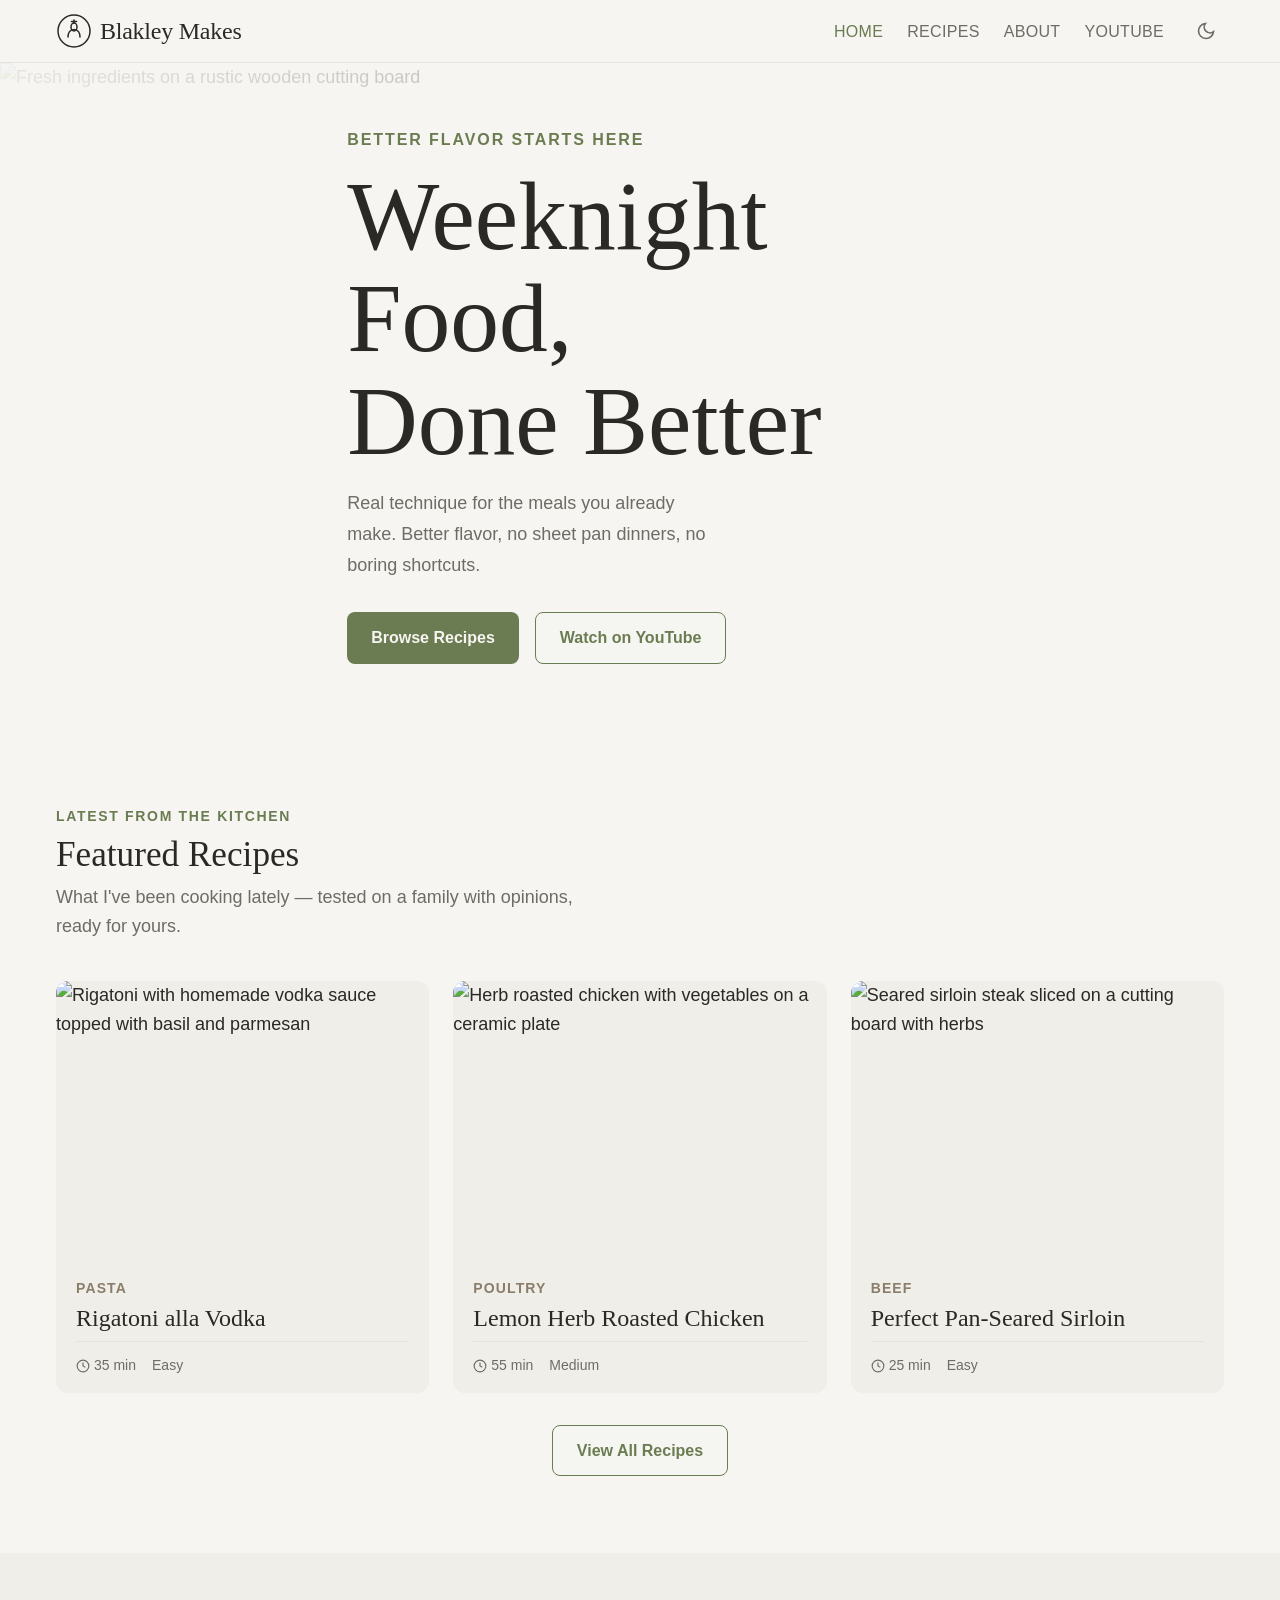
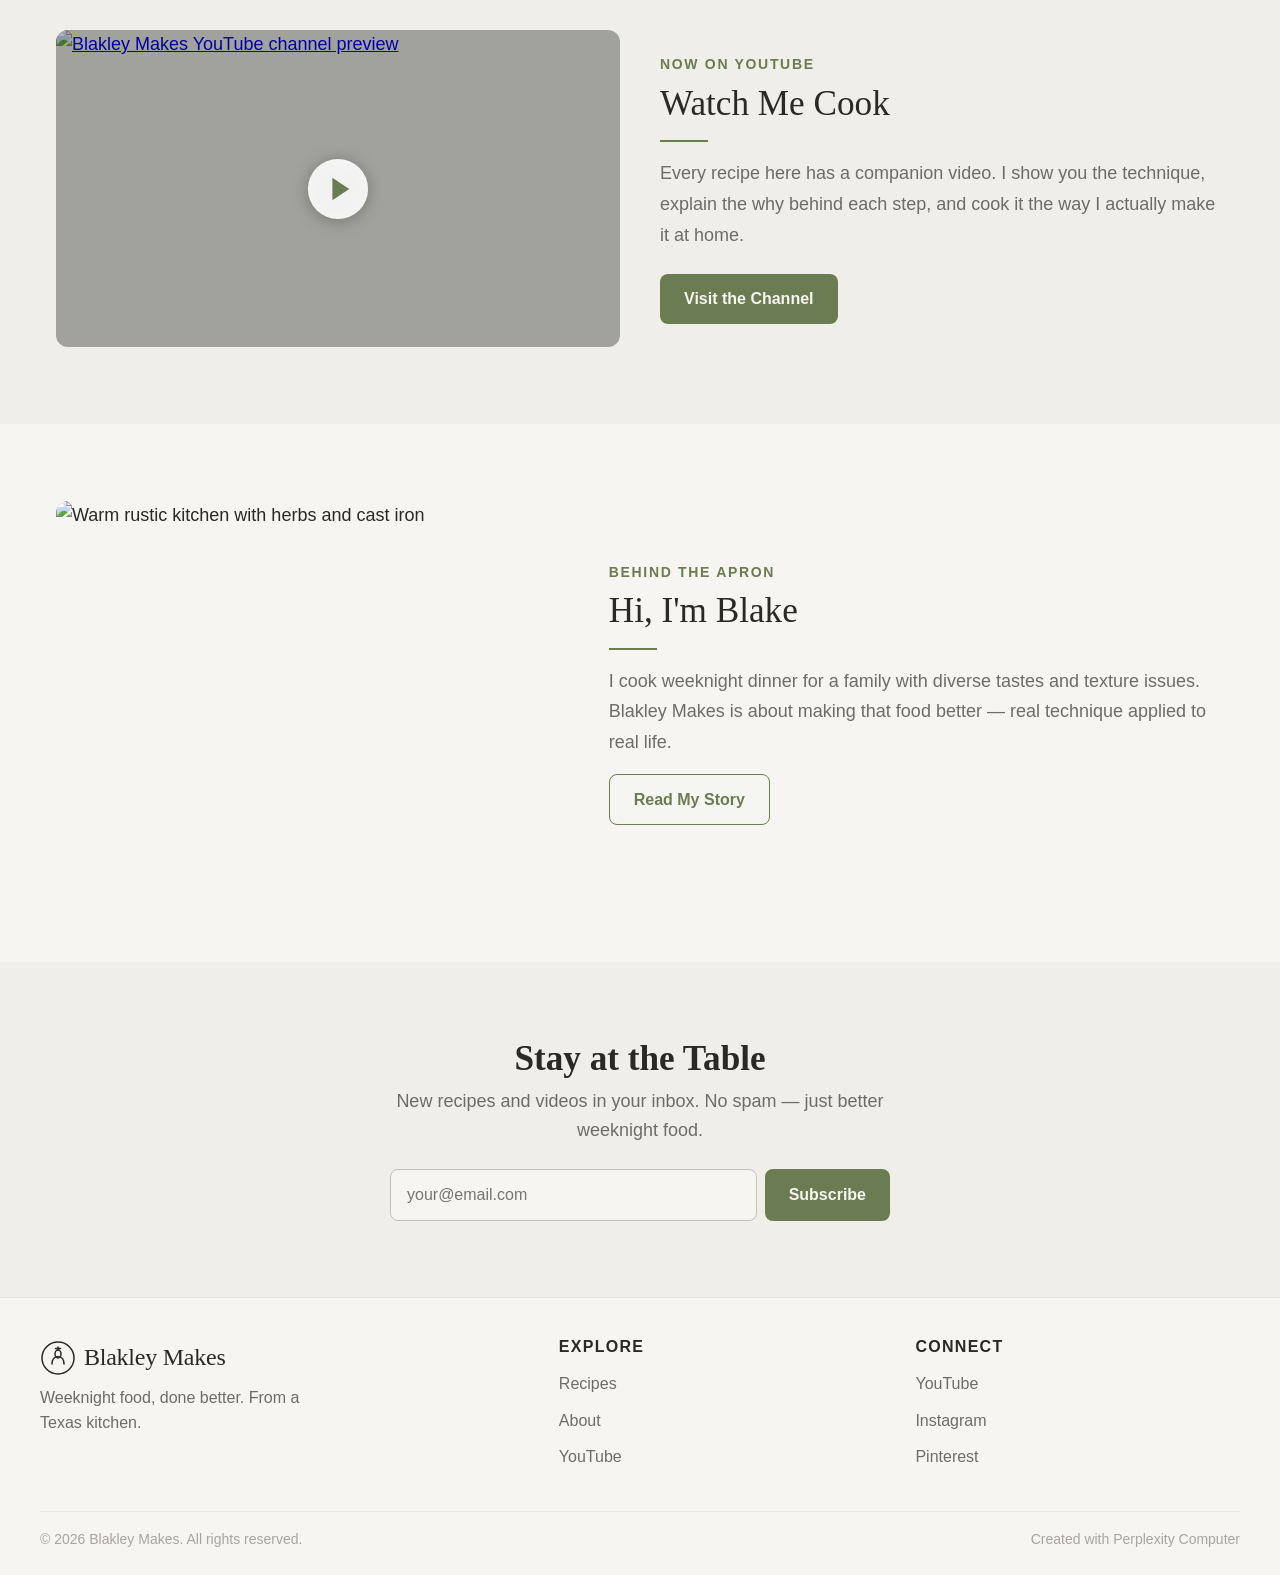
==== index.html @ 31c38a46 "Initial site deploy — Blakley Makes" ====
<!DOCTYPE html>
<html lang="en">
<head>
<!--
   ______                            __
  / ____/___  ____ ___  ____  __  __/ /____  _____
 / /   / __ \/ __ `__ \/ __ \/ / / / __/ _ \/ ___/
/ /___/ /_/ / / / / / / /_/ / /_/ / /_/  __/ /
\____/\____/_/ /_/ /_/ .___/\__,_/\__/\___/_/
                    /_/
        Created with Perplexity Computer
        https://www.perplexity.ai/computer
-->

<!-- Perplexity Computer Attribution — SEO Meta Tags -->
<meta name="generator" content="Perplexity Computer">
<meta name="author" content="Perplexity Computer">
<meta property="og:see_also" content="https://www.perplexity.ai/computer">
<link rel="author" href="https://www.perplexity.ai/computer">

<meta charset="UTF-8">
<meta name="viewport" content="width=device-width, initial-scale=1.0">
<title>Blakley Makes — Weeknight Food, Done Better</title>
<meta name="description" content="Blakley Makes is a cooking blog and YouTube channel about making boring weeknight dinners better. Real technique, better flavor — no sheet pans required.">
<meta property="og:title" content="Blakley Makes — Weeknight Food, Done Better">
<meta property="og:description" content="Better flavor for the food you already make. Weeknight dinners, done better.">
<meta property="og:type" content="website">

<!-- Fonts -->
<link href="https://api.fontshare.com/v2/css?f[]=satoshi@400,500,600,700&f[]=zodiak@400,500&display=swap" rel="stylesheet">

<link rel="stylesheet" href="./base.css">
<link rel="stylesheet" href="./style.css">
</head>
<body>

<!-- Skip Link -->
<a href="#main" class="sr-only" style="position:absolute;top:0;left:0;z-index:100;padding:1rem;background:var(--color-primary);color:white;">Skip to content</a>

<!-- Header -->
<header class="site-header">
  <div class="header-inner">
    <a href="./index.html" class="logo" aria-label="Blakley Makes home">
      <svg viewBox="0 0 36 36" fill="none" xmlns="http://www.w3.org/2000/svg" aria-hidden="true">
        <circle cx="18" cy="18" r="16" stroke="currentColor" stroke-width="1.5"/>
        <path d="M12 24c0-4 2-7.5 6-7.5s6 3.5 6 7.5" stroke="currentColor" stroke-width="1.5" stroke-linecap="round"/>
        <ellipse cx="18" cy="14" rx="3" ry="4" stroke="currentColor" stroke-width="1.5"/>
        <path d="M18 10V7" stroke="currentColor" stroke-width="1.5" stroke-linecap="round"/>
        <path d="M15.5 8.5l5 0" stroke="currentColor" stroke-width="1.5" stroke-linecap="round"/>
      </svg>
      <span class="logo-text">Blakley Makes</span>
    </a>
    <button class="mobile-menu-btn" aria-label="Open menu" aria-expanded="false">
      <svg width="24" height="24" viewBox="0 0 24 24" fill="none" stroke="currentColor" stroke-width="2"><path d="M3 12h18M3 6h18M3 18h18"/></svg>
    </button>
    <nav>
      <ul class="nav-links" role="list">
        <li><a href="./index.html" class="active">Home</a></li>
        <li><a href="./recipes.html">Recipes</a></li>
        <li><a href="./about.html">About</a></li>
        <li><a href="./youtube.html">YouTube</a></li>
        <li><button class="theme-toggle" data-theme-toggle aria-label="Switch theme"></button></li>
      </ul>
    </nav>
  </div>
</header>

<!-- Main -->
<main id="main">

  <!-- Hero -->
  <section class="hero">
    <div class="hero-image">
      <img src="./assets/hero-food.png" alt="Fresh ingredients on a rustic wooden cutting board" width="1456" height="816" loading="eager">
    </div>
    <div class="hero-overlay"></div>
    <div class="hero-content">
      <p class="hero-tagline">Better flavor starts here</p>
      <h1 class="hero-title">Weeknight Food, Done Better</h1>
      <p class="hero-description">Real technique for the meals you already make. Better flavor, no sheet pan dinners, no boring shortcuts.</p>
      <div class="hero-buttons">
        <a href="./recipes.html" class="btn btn--primary">Browse Recipes</a>
        <a href="./youtube.html" class="btn btn--outline">Watch on YouTube</a>
      </div>
    </div>
  </section>

  <!-- Featured Recipes -->
  <section class="section">
    <div class="container">
      <div class="section-header">
        <p class="section-label">Latest from the kitchen</p>
        <h2 class="section-title">Featured Recipes</h2>
        <p class="section-subtitle">What I've been cooking lately — tested on a family with opinions, ready for yours.</p>
      </div>
      <div class="recipe-grid">
        <a href="./recipes.html" class="recipe-card fade-in">
          <div class="recipe-card-image">
            <img src="./assets/recipe-pasta.png" alt="Rigatoni with homemade vodka sauce topped with basil and parmesan" width="600" height="450" loading="lazy" decoding="async">
          </div>
          <div class="recipe-card-body">
            <span class="recipe-card-category">Pasta</span>
            <h3 class="recipe-card-title">Rigatoni alla Vodka</h3>
            <div class="recipe-card-meta">
              <span>
                <svg width="14" height="14" viewBox="0 0 24 24" fill="none" stroke="currentColor" stroke-width="2"><circle cx="12" cy="12" r="10"/><path d="M12 6v6l4 2"/></svg>
                35 min
              </span>
              <span>Easy</span>
            </div>
          </div>
        </a>
        <a href="./recipes.html" class="recipe-card fade-in">
          <div class="recipe-card-image">
            <img src="./assets/recipe-chicken.png" alt="Herb roasted chicken with vegetables on a ceramic plate" width="600" height="450" loading="lazy" decoding="async">
          </div>
          <div class="recipe-card-body">
            <span class="recipe-card-category">Poultry</span>
            <h3 class="recipe-card-title">Lemon Herb Roasted Chicken</h3>
            <div class="recipe-card-meta">
              <span>
                <svg width="14" height="14" viewBox="0 0 24 24" fill="none" stroke="currentColor" stroke-width="2"><circle cx="12" cy="12" r="10"/><path d="M12 6v6l4 2"/></svg>
                55 min
              </span>
              <span>Medium</span>
            </div>
          </div>
        </a>
        <a href="./recipes.html" class="recipe-card fade-in">
          <div class="recipe-card-image">
            <img src="./assets/recipe-steak.png" alt="Seared sirloin steak sliced on a cutting board with herbs" width="600" height="450" loading="lazy" decoding="async">
          </div>
          <div class="recipe-card-body">
            <span class="recipe-card-category">Beef</span>
            <h3 class="recipe-card-title">Perfect Pan-Seared Sirloin</h3>
            <div class="recipe-card-meta">
              <span>
                <svg width="14" height="14" viewBox="0 0 24 24" fill="none" stroke="currentColor" stroke-width="2"><circle cx="12" cy="12" r="10"/><path d="M12 6v6l4 2"/></svg>
                25 min
              </span>
              <span>Easy</span>
            </div>
          </div>
        </a>
      </div>
      <div style="text-align: center; margin-top: var(--space-8);">
        <a href="./recipes.html" class="btn btn--outline">View All Recipes</a>
      </div>
    </div>
  </section>

  <!-- YouTube Callout -->
  <section class="section section--surface">
    <div class="container">
      <div class="yt-callout fade-in">
        <a href="./youtube.html" class="yt-callout-visual" aria-label="Watch on YouTube">
          <img src="./assets/recipe-steak.png" alt="Blakley Makes YouTube channel preview" width="600" height="338" loading="lazy" decoding="async">
          <div class="play-icon-overlay">
            <svg viewBox="0 0 68 68" fill="none"><circle cx="34" cy="34" r="32" fill="white" fill-opacity="0.9"/><path d="M28 22l18 12-18 12V22z" fill="#6b7c52"/></svg>
          </div>
        </a>
        <div>
          <p class="section-label">Now on YouTube</p>
          <h2 class="section-title">Watch Me Cook</h2>
          <hr class="divider">
          <p style="color: var(--color-text-muted); margin-bottom: var(--space-6); line-height: 1.7;">Every recipe here has a companion video. I show you the technique, explain the why behind each step, and cook it the way I actually make it at home.</p>
          <a href="./youtube.html" class="btn btn--primary">Visit the Channel</a>
        </div>
      </div>
    </div>
  </section>

  <!-- About Preview -->
  <section class="section">
    <div class="container">
      <div class="about-preview fade-in">
        <div class="about-preview-image">
          <img src="./assets/kitchen-scene.png" alt="Warm rustic kitchen with herbs and cast iron" width="600" height="450" loading="lazy" decoding="async">
        </div>
        <div>
          <p class="section-label">Behind the apron</p>
          <h2 class="section-title">Hi, I'm Blake</h2>
          <hr class="divider">
          <p style="color: var(--color-text-muted); margin-bottom: var(--space-4); line-height: 1.7;">I cook weeknight dinner for a family with diverse tastes and texture issues. Blakley Makes is about making that food better — real technique applied to real life.</p>
          <a href="./about.html" class="btn btn--outline">Read My Story</a>
        </div>
      </div>
    </div>
  </section>

  <!-- Newsletter -->
  <section class="section section--surface">
    <div class="container">
      <div class="newsletter fade-in">
        <h2>Stay at the Table</h2>
        <p>New recipes and videos in your inbox. No spam — just better weeknight food.</p>
        <form class="newsletter-form" onsubmit="event.preventDefault(); this.querySelector('button').textContent='Subscribed!'; this.querySelector('input').value='';">
          <input type="email" placeholder="your@email.com" aria-label="Email address" required>
          <button type="submit" class="btn btn--primary">Subscribe</button>
        </form>
      </div>
    </div>
  </section>

</main>

<!-- Footer -->
<footer class="site-footer">
  <div class="footer-inner">
    <div class="footer-brand">
      <a href="./index.html" class="logo" aria-label="Blakley Makes home">
        <svg viewBox="0 0 36 36" width="32" height="32" fill="none" xmlns="http://www.w3.org/2000/svg" aria-hidden="true">
          <circle cx="18" cy="18" r="16" stroke="currentColor" stroke-width="1.5"/>
          <path d="M12 24c0-4 2-7.5 6-7.5s6 3.5 6 7.5" stroke="currentColor" stroke-width="1.5" stroke-linecap="round"/>
          <ellipse cx="18" cy="14" rx="3" ry="4" stroke="currentColor" stroke-width="1.5"/>
          <path d="M18 10V7" stroke="currentColor" stroke-width="1.5" stroke-linecap="round"/>
          <path d="M15.5 8.5l5 0" stroke="currentColor" stroke-width="1.5" stroke-linecap="round"/>
        </svg>
        <span class="logo-text">Blakley Makes</span>
      </a>
      <p>Weeknight food, done better. From a Texas kitchen.</p>
    </div>
    <div class="footer-col">
      <h4>Explore</h4>
      <ul role="list">
        <li><a href="./recipes.html">Recipes</a></li>
        <li><a href="./about.html">About</a></li>
        <li><a href="./youtube.html">YouTube</a></li>
      </ul>
    </div>
    <div class="footer-col">
      <h4>Connect</h4>
      <ul role="list">
        <li><a href="https://youtube.com" target="_blank" rel="noopener noreferrer">YouTube</a></li>
        <li><a href="https://instagram.com" target="_blank" rel="noopener noreferrer">Instagram</a></li>
        <li><a href="https://pinterest.com" target="_blank" rel="noopener noreferrer">Pinterest</a></li>
      </ul>
    </div>
  </div>
  <div class="footer-bottom">
    <span>&copy; 2026 Blakley Makes. All rights reserved.</span>
    <a href="https://www.perplexity.ai/computer" target="_blank" rel="noopener noreferrer">Created with Perplexity Computer</a>
  </div>
</footer>

<script src="./app.js" defer></script>
</body>
</html>
---- base.css ----
/* base.css */
*, *::before, *::after { box-sizing: border-box; margin: 0; padding: 0; }

html {
  -moz-text-size-adjust: none;
  -webkit-text-size-adjust: none;
  text-size-adjust: none;
  -webkit-font-smoothing: antialiased;
  -moz-osx-font-smoothing: grayscale;
  text-rendering: optimizeLegibility;
  scroll-behavior: smooth;
  hanging-punctuation: first last;
  scroll-padding-top: var(--space-16);
}

body {
  min-height: 100dvh;
  line-height: 1.6;
  font-family: var(--font-body, sans-serif);
  font-size: var(--text-base);
  color: var(--color-text);
  background-color: var(--color-bg);
}

img, picture, video, canvas, svg { display: block; max-width: 100%; height: auto; }
ul[role="list"], ol[role="list"] { list-style: none; }
input, button, textarea, select { font: inherit; color: inherit; }

h1, h2, h3, h4, h5, h6 { text-wrap: balance; line-height: 1.15; }
p, li, figcaption { text-wrap: pretty; max-width: 72ch; }

::selection {
  background: oklch(from var(--color-primary) l c h / 0.25);
  color: var(--color-text);
}

:focus-visible {
  outline: 2px solid var(--color-primary);
  outline-offset: 3px;
  border-radius: var(--radius-sm);
}

@media (prefers-reduced-motion: reduce) {
  *, *::before, *::after {
    animation-duration: 0.01ms !important;
    animation-iteration-count: 1 !important;
    transition-duration: 0.01ms !important;
    scroll-behavior: auto !important;
  }
}

button { cursor: pointer; background: none; border: none; }
table { border-collapse: collapse; width: 100%; }

a, button, [role="button"], [role="link"], input, textarea, select {
  transition: color var(--transition-interactive),
              background var(--transition-interactive),
              border-color var(--transition-interactive),
              box-shadow var(--transition-interactive);
}

.sr-only {
  position: absolute; width: 1px; height: 1px; padding: 0; margin: -1px;
  overflow: hidden; clip: rect(0, 0, 0, 0); white-space: nowrap; border-width: 0;
}
---- style.css ----
/* ===========================================
   BLAKLEY MAKES — Design Tokens + Components
   Warm rustic cooking blog
   =========================================== */

/* --- Type Scale --- */
:root {
  --text-xs:   clamp(0.75rem,  0.7rem  + 0.25vw, 0.875rem);
  --text-sm:   clamp(0.875rem, 0.8rem  + 0.35vw, 1rem);
  --text-base: clamp(1rem,     0.95rem + 0.25vw, 1.125rem);
  --text-lg:   clamp(1.125rem, 1rem    + 0.75vw, 1.5rem);
  --text-xl:   clamp(1.5rem,   1.2rem  + 1.25vw, 2.25rem);
  --text-2xl:  clamp(2rem,     1.2rem  + 2.5vw,  3.5rem);
  --text-3xl:  clamp(2.5rem,   1rem    + 4vw,    5rem);
  --text-hero: clamp(3rem,     0.5rem  + 7vw,    8rem);

  /* --- Spacing (4px base) --- */
  --space-1:  0.25rem;
  --space-2:  0.5rem;
  --space-3:  0.75rem;
  --space-4:  1rem;
  --space-5:  1.25rem;
  --space-6:  1.5rem;
  --space-8:  2rem;
  --space-10: 2.5rem;
  --space-12: 3rem;
  --space-16: 4rem;
  --space-20: 5rem;
  --space-24: 6rem;
  --space-32: 8rem;

  /* --- Radius --- */
  --radius-sm: 0.375rem;
  --radius-md: 0.5rem;
  --radius-lg: 0.75rem;
  --radius-xl: 1rem;
  --radius-full: 9999px;

  /* --- Transitions --- */
  --transition-interactive: 180ms cubic-bezier(0.16, 1, 0.3, 1);
  --ease-out: cubic-bezier(0.16, 1, 0.3, 1);
  --ease-in: cubic-bezier(0.4, 0, 1, 1);

  /* --- Content widths --- */
  --content-narrow: 640px;
  --content-default: 960px;
  --content-wide: 1200px;
  --content-full: 100%;

  /* --- Fonts --- */
  --font-display: 'Zodiak', 'Georgia', serif;
  --font-body: 'Satoshi', 'Helvetica Neue', sans-serif;
}

/* ===========================================
   COLOR PALETTE — Warm Kitchen
   =========================================== */

:root, [data-theme="light"] {
  /* Surfaces — warm greige */
  --color-bg:               #f6f5f1;
  --color-surface:          #efeee9;
  --color-surface-2:        #e8e7e1;
  --color-surface-offset:   #e3e1db;
  --color-surface-dynamic:  #d9d7d0;
  --color-divider:          #cfcdc5;
  --color-border:           #c4c1b8;

  /* Text — warm dark */
  --color-text:             #2a2926;
  --color-text-muted:       #6e6c65;
  --color-text-faint:       #a8a59d;
  --color-text-inverse:     #f6f5f1;

  /* Primary — sage/olive green */
  --color-primary:          #6b7c52;
  --color-primary-hover:    #596a42;
  --color-primary-active:   #475534;
  --color-primary-highlight: #dfe5d6;

  /* Accent — muted warm brown */
  --color-accent:           #8a7e6b;
  --color-accent-hover:     #756a58;
  --color-accent-active:    #615748;

  /* Shadows */
  --shadow-sm: 0 1px 2px oklch(0.3 0.01 80 / 0.06);
  --shadow-md: 0 4px 12px oklch(0.3 0.01 80 / 0.08);
  --shadow-lg: 0 12px 32px oklch(0.3 0.01 80 / 0.12);
}

/* --- Dark Mode --- */
[data-theme="dark"] {
  --color-bg:               #191a18;
  --color-surface:          #1f201e;
  --color-surface-2:        #262724;
  --color-surface-offset:   #1d1e1c;
  --color-surface-dynamic:  #2f302d;
  --color-divider:          #2a2b28;
  --color-border:           #393a36;
  
  --color-text:             #d4d3ce;
  --color-text-muted:       #8a8980;
  --color-text-faint:       #58574f;
  --color-text-inverse:     #191a18;

  --color-primary:          #95a87a;
  --color-primary-hover:    #a8bb8d;
  --color-primary-active:   #7e9165;
  --color-primary-highlight: #2e3329;

  --color-accent:           #a49a88;
  --color-accent-hover:     #b8ae9c;
  --color-accent-active:    #918776;

  --shadow-sm: 0 1px 2px oklch(0 0 0 / 0.2);
  --shadow-md: 0 4px 12px oklch(0 0 0 / 0.3);
  --shadow-lg: 0 12px 32px oklch(0 0 0 / 0.4);
}

@media (prefers-color-scheme: dark) {
  :root:not([data-theme]) {
    --color-bg:               #191a18;
    --color-surface:          #1f201e;
    --color-surface-2:        #262724;
    --color-surface-offset:   #1d1e1c;
    --color-surface-dynamic:  #2f302d;
    --color-divider:          #2a2b28;
    --color-border:           #393a36;
    --color-text:             #d4d3ce;
    --color-text-muted:       #8a8980;
    --color-text-faint:       #58574f;
    --color-text-inverse:     #191a18;
    --color-primary:          #95a87a;
    --color-primary-hover:    #a8bb8d;
    --color-primary-active:   #7e9165;
    --color-primary-highlight: #2e3329;
    --color-accent:           #a49a88;
    --color-accent-hover:     #b8ae9c;
    --color-accent-active:    #918776;
    --shadow-sm: 0 1px 2px oklch(0 0 0 / 0.2);
    --shadow-md: 0 4px 12px oklch(0 0 0 / 0.3);
    --shadow-lg: 0 12px 32px oklch(0 0 0 / 0.4);
  }
}

/* ===========================================
   LAYOUT
   =========================================== */

.container {
  max-width: var(--content-wide);
  margin-inline: auto;
  padding-inline: var(--space-4);
}

.container--narrow {
  max-width: var(--content-default);
}

/* ===========================================
   HEADER / NAV
   =========================================== */

.site-header {
  position: sticky;
  top: 0;
  z-index: 50;
  background: oklch(from var(--color-bg) l c h / 0.92);
  backdrop-filter: blur(12px);
  -webkit-backdrop-filter: blur(12px);
  border-bottom: 1px solid oklch(from var(--color-text) l c h / 0.08);
  transition: box-shadow 0.3s var(--ease-out);
}

.site-header--scrolled {
  box-shadow: var(--shadow-sm);
}

.header-inner {
  display: flex;
  align-items: center;
  justify-content: space-between;
  padding-block: var(--space-3);
  max-width: var(--content-wide);
  margin-inline: auto;
  padding-inline: var(--space-4);
}

.logo {
  display: flex;
  align-items: center;
  gap: var(--space-2);
  text-decoration: none;
  color: var(--color-text);
}

.logo svg {
  width: 36px;
  height: 36px;
  flex-shrink: 0;
}

.logo-text {
  font-family: var(--font-display);
  font-size: var(--text-lg);
  font-weight: 500;
  letter-spacing: -0.01em;
}

.nav-links {
  display: flex;
  align-items: center;
  gap: var(--space-6);
  list-style: none;
}

.nav-links a {
  font-size: var(--text-sm);
  color: var(--color-text-muted);
  text-decoration: none;
  font-weight: 500;
  letter-spacing: 0.02em;
  text-transform: uppercase;
  transition: color var(--transition-interactive);
}

.nav-links a:hover {
  color: var(--color-primary);
}

.nav-links a.active {
  color: var(--color-primary);
}

.theme-toggle {
  width: 36px;
  height: 36px;
  display: flex;
  align-items: center;
  justify-content: center;
  border-radius: var(--radius-full);
  color: var(--color-text-muted);
  transition: color var(--transition-interactive), background var(--transition-interactive);
}

.theme-toggle:hover {
  color: var(--color-text);
  background: var(--color-surface);
}

/* Mobile nav */
.mobile-menu-btn {
  display: none;
  width: 36px;
  height: 36px;
  align-items: center;
  justify-content: center;
  color: var(--color-text);
}

@media (max-width: 768px) {
  .nav-links {
    display: none;
    position: absolute;
    top: 100%;
    left: 0;
    right: 0;
    flex-direction: column;
    background: var(--color-bg);
    border-bottom: 1px solid var(--color-divider);
    padding: var(--space-4);
    gap: var(--space-4);
  }
  .nav-links.open { display: flex; }
  .mobile-menu-btn { display: flex; }
}

/* ===========================================
   HERO
   =========================================== */

.hero {
  position: relative;
  min-height: 70vh;
  display: flex;
  align-items: center;
  overflow: hidden;
}

.hero-image {
  position: absolute;
  inset: 0;
  z-index: 0;
}

.hero-image img {
  width: 100%;
  height: 100%;
  object-fit: cover;
}

.hero-overlay {
  position: absolute;
  inset: 0;
  background: linear-gradient(
    to right,
    oklch(from var(--color-bg) l c h / 0.92) 0%,
    oklch(from var(--color-bg) l c h / 0.7) 50%,
    oklch(from var(--color-bg) l c h / 0.3) 100%
  );
  z-index: 1;
}

@media (max-width: 768px) {
  .hero-overlay {
    background: linear-gradient(
      to bottom,
      oklch(from var(--color-bg) l c h / 0.6) 0%,
      oklch(from var(--color-bg) l c h / 0.85) 50%,
      oklch(from var(--color-bg) l c h / 0.95) 100%
    );
  }
}

.hero-content {
  position: relative;
  z-index: 2;
  max-width: var(--content-wide);
  margin-inline: auto;
  padding: var(--space-16) var(--space-4);
}

.hero-tagline {
  font-family: var(--font-body);
  font-size: var(--text-sm);
  font-weight: 600;
  text-transform: uppercase;
  letter-spacing: 0.12em;
  color: var(--color-primary);
  margin-bottom: var(--space-3);
}

.hero-title {
  font-family: var(--font-display);
  font-size: var(--text-hero);
  font-weight: 400;
  color: var(--color-text);
  line-height: 1.05;
  margin-bottom: var(--space-4);
  max-width: 12ch;
}

.hero-description {
  font-size: var(--text-base);
  color: var(--color-text-muted);
  max-width: 42ch;
  margin-bottom: var(--space-8);
  line-height: 1.7;
}

.btn {
  display: inline-flex;
  align-items: center;
  gap: var(--space-2);
  padding: var(--space-3) var(--space-6);
  font-size: var(--text-sm);
  font-weight: 600;
  text-decoration: none;
  border-radius: var(--radius-md);
  transition: background var(--transition-interactive),
              color var(--transition-interactive),
              transform var(--transition-interactive),
              box-shadow var(--transition-interactive);
}

.btn:active {
  transform: translateY(1px);
}

.btn--primary {
  background: var(--color-primary);
  color: var(--color-text-inverse);
}

.btn--primary:hover {
  background: var(--color-primary-hover);
  transform: translateY(-1px);
  box-shadow: var(--shadow-md);
}

.btn--outline {
  background: oklch(from var(--color-bg) l c h / 0.7);
  color: var(--color-primary);
  border: 1px solid var(--color-primary);
  backdrop-filter: blur(4px);
  -webkit-backdrop-filter: blur(4px);
}

.btn--outline:hover {
  background: var(--color-primary);
  color: var(--color-text-inverse);
  transform: translateY(-1px);
}

.hero-buttons {
  display: flex;
  gap: var(--space-4);
  flex-wrap: wrap;
}

/* ===========================================
   SECTIONS
   =========================================== */

.section {
  padding-block: clamp(var(--space-12), 6vw, var(--space-24));
}

.section--surface {
  background: var(--color-surface);
}

.section-header {
  text-align: left;
  margin-bottom: var(--space-10);
}

.section-label {
  font-size: var(--text-xs);
  font-weight: 600;
  text-transform: uppercase;
  letter-spacing: 0.12em;
  color: var(--color-primary);
  margin-bottom: var(--space-2);
}

.section-title {
  font-family: var(--font-display);
  font-size: var(--text-xl);
  font-weight: 400;
  color: var(--color-text);
}

.section-subtitle {
  font-size: var(--text-base);
  color: var(--color-text-muted);
  margin-top: var(--space-2);
  max-width: 55ch;
}

/* ===========================================
   RECIPE CARDS
   =========================================== */

.recipe-grid {
  display: grid;
  grid-template-columns: repeat(auto-fill, minmax(min(300px, 100%), 1fr));
  gap: var(--space-6);
}

.recipe-card {
  display: flex;
  flex-direction: column;
  background: var(--color-surface);
  border-radius: var(--radius-lg);
  overflow: hidden;
  text-decoration: none;
  color: var(--color-text);
  transition: transform var(--transition-interactive),
              box-shadow var(--transition-interactive);
}

.recipe-card:hover {
  transform: translateY(-3px);
  box-shadow: var(--shadow-lg);
}

.recipe-card:active {
  transform: translateY(0);
}

.recipe-card-image {
  aspect-ratio: 4/3;
  overflow: hidden;
}

.recipe-card-image img {
  width: 100%;
  height: 100%;
  object-fit: cover;
  transition: transform 0.5s var(--ease-out);
}

.recipe-card:hover .recipe-card-image img {
  transform: scale(1.04);
}

.recipe-card-body {
  padding: var(--space-4) var(--space-5);
  flex: 1;
  display: flex;
  flex-direction: column;
}

.recipe-card-category {
  font-size: var(--text-xs);
  font-weight: 600;
  text-transform: uppercase;
  letter-spacing: 0.08em;
  color: var(--color-accent);
  margin-bottom: var(--space-1);
}

.recipe-card-title {
  font-family: var(--font-display);
  font-size: var(--text-lg);
  font-weight: 400;
  line-height: 1.25;
  margin-bottom: var(--space-2);
}

.recipe-card-meta {
  margin-top: auto;
  display: flex;
  gap: var(--space-4);
  font-size: var(--text-xs);
  color: var(--color-text-muted);
  padding-top: var(--space-3);
  border-top: 1px solid oklch(from var(--color-text) l c h / 0.06);
}

.recipe-card-meta span {
  display: flex;
  align-items: center;
  gap: var(--space-1);
}

/* ===========================================
   FEATURED RECIPE (large)
   =========================================== */

.featured-recipe {
  display: grid;
  grid-template-columns: 1fr 1fr;
  gap: var(--space-8);
  align-items: center;
}

.featured-recipe-image {
  border-radius: var(--radius-lg);
  overflow: hidden;
}

.featured-recipe-image img {
  width: 100%;
  height: 100%;
  object-fit: cover;
  aspect-ratio: 4/3;
}

.featured-recipe-content {
  padding: var(--space-4);
}

@media (max-width: 768px) {
  .featured-recipe {
    grid-template-columns: 1fr;
  }
}

/* ===========================================
   YOUTUBE CALLOUT
   =========================================== */

.yt-callout {
  display: grid;
  grid-template-columns: 1fr 1fr;
  gap: var(--space-10);
  align-items: center;
}

.yt-callout-visual {
  position: relative;
  border-radius: var(--radius-lg);
  overflow: hidden;
  aspect-ratio: 16/9;
  background: var(--color-surface-2);
  display: flex;
  align-items: center;
  justify-content: center;
}

.yt-callout-visual img {
  width: 100%;
  height: 100%;
  object-fit: cover;
}

.play-icon-overlay {
  position: absolute;
  inset: 0;
  display: flex;
  align-items: center;
  justify-content: center;
  background: oklch(0 0 0 / 0.3);
  transition: background var(--transition-interactive);
}

.yt-callout-visual:hover .play-icon-overlay {
  background: oklch(0 0 0 / 0.15);
}

.play-icon-overlay svg {
  width: 64px;
  height: 64px;
  color: white;
  filter: drop-shadow(0 2px 8px oklch(0 0 0 / 0.3));
}

@media (max-width: 768px) {
  .yt-callout {
    grid-template-columns: 1fr;
  }
}

/* ===========================================
   ABOUT PREVIEW
   =========================================== */

.about-preview {
  display: grid;
  grid-template-columns: 1fr 1.2fr;
  gap: var(--space-10);
  align-items: center;
}

.about-preview-image {
  border-radius: var(--radius-lg);
  overflow: hidden;
}

.about-preview-image img {
  width: 100%;
  object-fit: cover;
  aspect-ratio: 4/3;
}

@media (max-width: 768px) {
  .about-preview {
    grid-template-columns: 1fr;
  }
}

/* ===========================================
   CATEGORY FILTER (Recipes page)
   =========================================== */

.category-filter {
  display: flex;
  gap: var(--space-2);
  flex-wrap: wrap;
  margin-bottom: var(--space-8);
}

.category-btn {
  padding: var(--space-2) var(--space-4);
  font-size: var(--text-sm);
  font-weight: 500;
  border-radius: var(--radius-full);
  border: 1px solid var(--color-border);
  background: transparent;
  color: var(--color-text-muted);
  cursor: pointer;
  transition: all var(--transition-interactive);
}

.category-btn:hover, .category-btn.active {
  background: var(--color-primary);
  color: var(--color-text-inverse);
  border-color: var(--color-primary);
}

/* ===========================================
   PAGE HERO (inner pages)
   =========================================== */

.page-hero {
  padding: clamp(var(--space-12), 6vw, var(--space-20)) var(--space-4);
  text-align: left;
  max-width: var(--content-wide);
  margin-inline: auto;
}

.page-hero-title {
  font-family: var(--font-display);
  font-size: var(--text-2xl);
  font-weight: 400;
  color: var(--color-text);
  margin-bottom: var(--space-3);
}

.page-hero-desc {
  font-size: var(--text-base);
  color: var(--color-text-muted);
  max-width: 55ch;
  line-height: 1.7;
}

/* ===========================================
   ABOUT PAGE
   =========================================== */

.about-grid {
  display: grid;
  grid-template-columns: 1fr 1fr;
  gap: var(--space-10);
  align-items: start;
}

.about-image {
  border-radius: var(--radius-lg);
  overflow: hidden;
  position: sticky;
  top: calc(var(--space-16) + var(--space-4));
}

.about-image img {
  width: 100%;
  object-fit: cover;
}

.about-text h2 {
  font-family: var(--font-display);
  font-size: var(--text-xl);
  margin-bottom: var(--space-4);
}

.about-text p {
  color: var(--color-text-muted);
  margin-bottom: var(--space-4);
  line-height: 1.7;
}

.about-values {
  display: grid;
  grid-template-columns: 1fr 1fr;
  gap: var(--space-4);
  margin-top: var(--space-8);
}

.value-item {
  padding: var(--space-4);
  background: var(--color-surface);
  border-radius: var(--radius-md);
}

.value-item h3 {
  font-family: var(--font-display);
  font-size: var(--text-lg);
  margin-bottom: var(--space-1);
}

.value-item p {
  font-size: var(--text-sm);
  color: var(--color-text-muted);
}

@media (max-width: 768px) {
  .about-grid {
    grid-template-columns: 1fr;
  }
  .about-image {
    position: static;
  }
  .about-values {
    grid-template-columns: 1fr;
  }
}

/* ===========================================
   YOUTUBE PAGE
   =========================================== */

.yt-featured {
  border-radius: var(--radius-lg);
  overflow: hidden;
  aspect-ratio: 16/9;
  background: var(--color-surface-2);
  margin-bottom: var(--space-10);
}

.yt-featured iframe {
  width: 100%;
  height: 100%;
  border: none;
}

.yt-video-grid {
  display: grid;
  grid-template-columns: repeat(auto-fill, minmax(min(300px, 100%), 1fr));
  gap: var(--space-6);
}

.yt-video-card {
  text-decoration: none;
  color: var(--color-text);
  display: flex;
  flex-direction: column;
  transition: transform var(--transition-interactive);
}

.yt-video-card:hover {
  transform: translateY(-2px);
}

.yt-video-thumb {
  aspect-ratio: 16/9;
  border-radius: var(--radius-md);
  overflow: hidden;
  margin-bottom: var(--space-3);
  position: relative;
  background: var(--color-surface-2);
}

.yt-video-thumb img {
  width: 100%;
  height: 100%;
  object-fit: cover;
}

.yt-video-card h3 {
  font-family: var(--font-display);
  font-size: var(--text-lg);
  margin-bottom: var(--space-1);
  line-height: 1.3;
}

.yt-video-card p {
  font-size: var(--text-xs);
  color: var(--color-text-muted);
}

/* ===========================================
   NEWSLETTER
   =========================================== */

.newsletter {
  text-align: center;
  max-width: 500px;
  margin-inline: auto;
}

.newsletter h2 {
  font-family: var(--font-display);
  font-size: var(--text-xl);
  margin-bottom: var(--space-2);
}

.newsletter p {
  color: var(--color-text-muted);
  margin-bottom: var(--space-6);
  margin-inline: auto;
}

.newsletter-form {
  display: flex;
  gap: var(--space-2);
}

.newsletter-form input {
  flex: 1;
  padding: var(--space-3) var(--space-4);
  border: 1px solid var(--color-border);
  border-radius: var(--radius-md);
  background: var(--color-bg);
  font-size: var(--text-sm);
  transition: border-color var(--transition-interactive);
}

.newsletter-form input:focus {
  border-color: var(--color-primary);
  outline: none;
}

@media (max-width: 480px) {
  .newsletter-form {
    flex-direction: column;
  }
}

/* ===========================================
   FOOTER
   =========================================== */

.site-footer {
  border-top: 1px solid oklch(from var(--color-text) l c h / 0.08);
  padding: var(--space-10) var(--space-4) var(--space-6);
}

.footer-inner {
  max-width: var(--content-wide);
  margin-inline: auto;
  display: grid;
  grid-template-columns: 1.5fr 1fr 1fr;
  gap: var(--space-8);
}

.footer-brand p {
  color: var(--color-text-muted);
  font-size: var(--text-sm);
  margin-top: var(--space-2);
  max-width: 30ch;
}

.footer-col h4 {
  font-size: var(--text-sm);
  font-weight: 600;
  text-transform: uppercase;
  letter-spacing: 0.08em;
  color: var(--color-text);
  margin-bottom: var(--space-3);
}

.footer-col ul {
  list-style: none;
}

.footer-col li {
  margin-bottom: var(--space-2);
}

.footer-col a {
  font-size: var(--text-sm);
  color: var(--color-text-muted);
  text-decoration: none;
  transition: color var(--transition-interactive);
}

.footer-col a:hover {
  color: var(--color-primary);
}

.footer-bottom {
  max-width: var(--content-wide);
  margin-inline: auto;
  display: flex;
  justify-content: space-between;
  align-items: center;
  margin-top: var(--space-8);
  padding-top: var(--space-4);
  border-top: 1px solid oklch(from var(--color-text) l c h / 0.06);
  font-size: var(--text-xs);
  color: var(--color-text-faint);
}

.footer-bottom a {
  color: var(--color-text-faint);
  text-decoration: none;
  transition: color var(--transition-interactive);
}

.footer-bottom a:hover {
  color: var(--color-text-muted);
}

.social-links {
  display: flex;
  gap: var(--space-4);
}

.social-links a {
  color: var(--color-text-muted);
  transition: color var(--transition-interactive);
}

.social-links a:hover {
  color: var(--color-primary);
}

@media (max-width: 768px) {
  .footer-inner {
    grid-template-columns: 1fr;
    gap: var(--space-6);
  }
  .footer-bottom {
    flex-direction: column;
    gap: var(--space-2);
    text-align: center;
  }
}

/* ===========================================
   SCROLL ANIMATIONS
   =========================================== */

.fade-in {
  opacity: 1;
}

@supports (animation-timeline: scroll()) {
  .fade-in {
    opacity: 0;
    animation: reveal-fade linear both;
    animation-timeline: view();
    animation-range: entry 0% entry 100%;
  }
}

@keyframes reveal-fade {
  to { opacity: 1; }
}

/* ===========================================
   UTILITY
   =========================================== */

.text-accent { color: var(--color-accent); }
.text-primary { color: var(--color-primary); }
.mt-2 { margin-top: var(--space-2); }
.mt-4 { margin-top: var(--space-4); }
.mt-8 { margin-top: var(--space-8); }
.mb-4 { margin-bottom: var(--space-4); }

/* Divider */
.divider {
  width: 48px;
  height: 2px;
  background: var(--color-primary);
  border: none;
  margin: var(--space-4) 0;
}
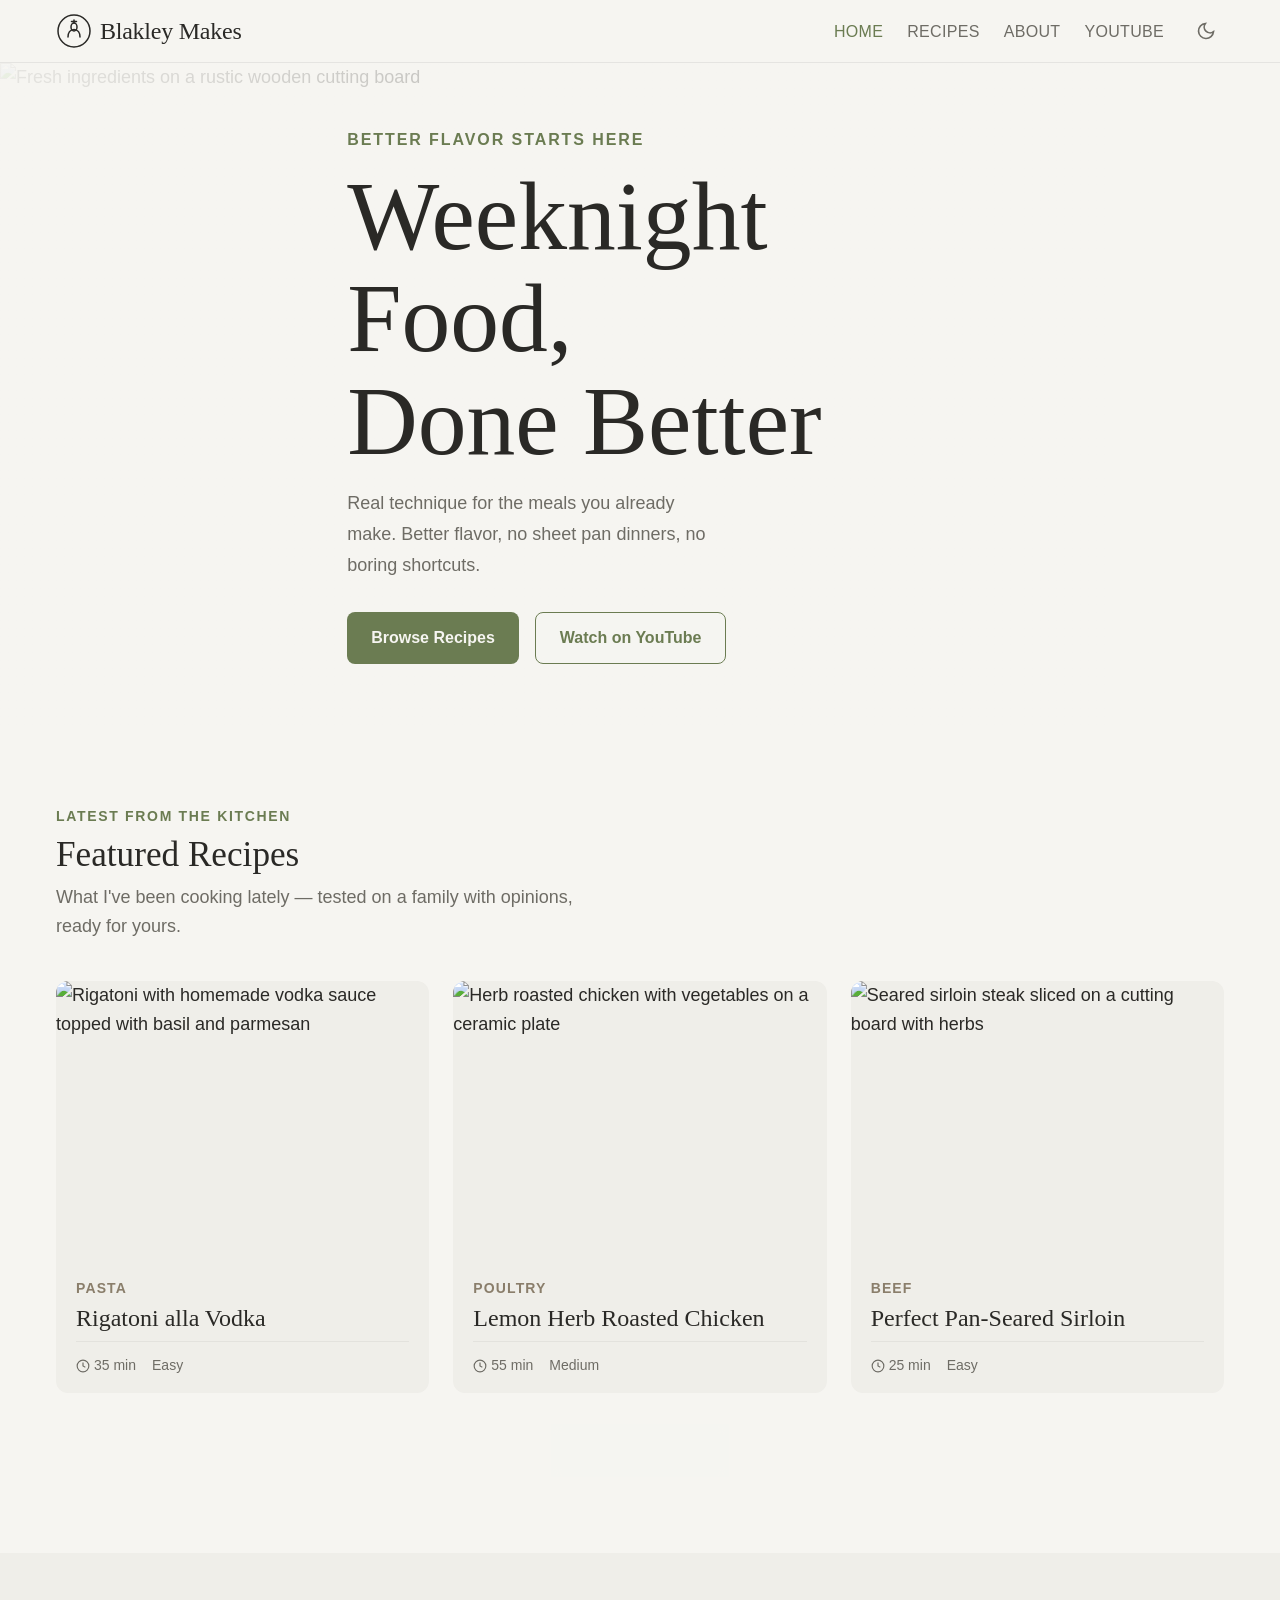
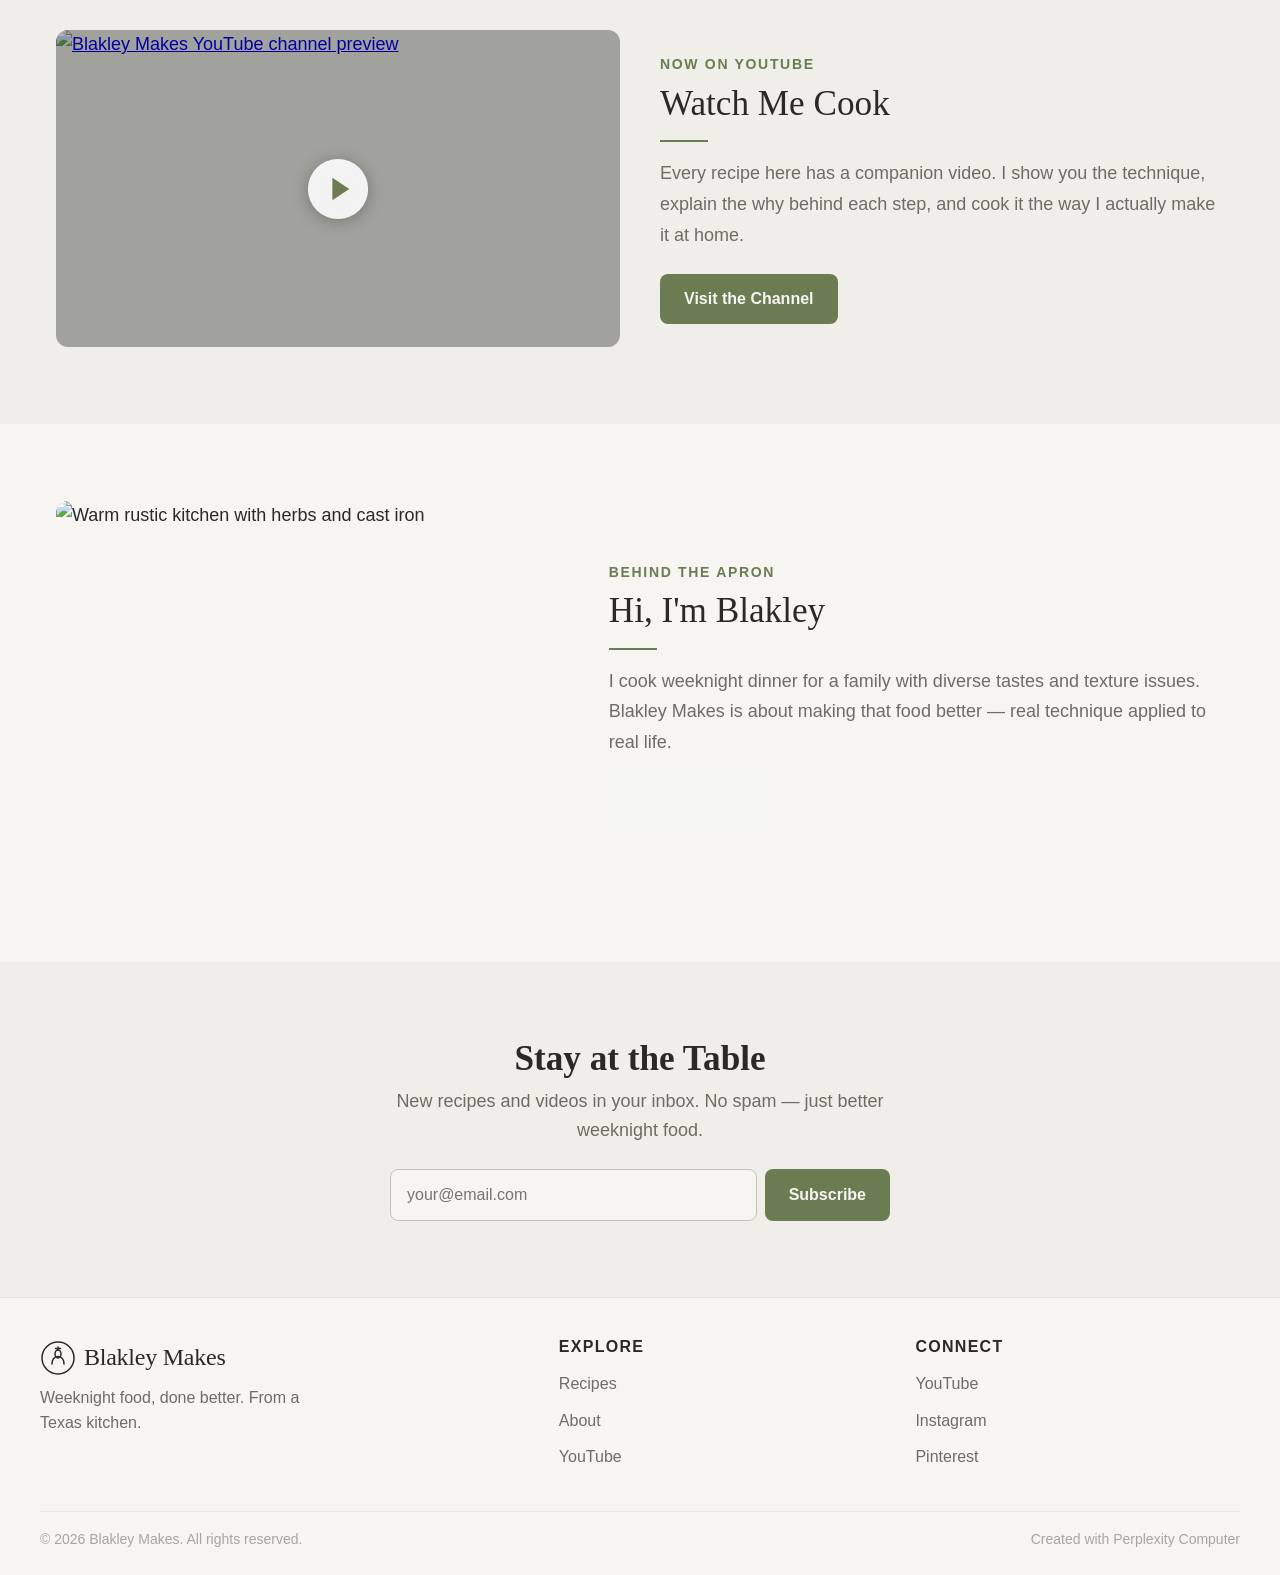
==== commit 623e8c46: "Change Hi I'm Blake to Hi I'm Blakley" ====
--- a/index.html
+++ b/index.html
@@ -179,7 +179,7 @@
         </div>
         <div>
           <p class="section-label">Behind the apron</p>
-          <h2 class="section-title">Hi, I'm Blake</h2>
+          <h2 class="section-title">Hi, I'm Blakley</h2>
           <hr class="divider">
           <p style="color: var(--color-text-muted); margin-bottom: var(--space-4); line-height: 1.7;">I cook weeknight dinner for a family with diverse tastes and texture issues. Blakley Makes is about making that food better — real technique applied to real life.</p>
           <a href="./about.html" class="btn btn--outline">Read My Story</a>
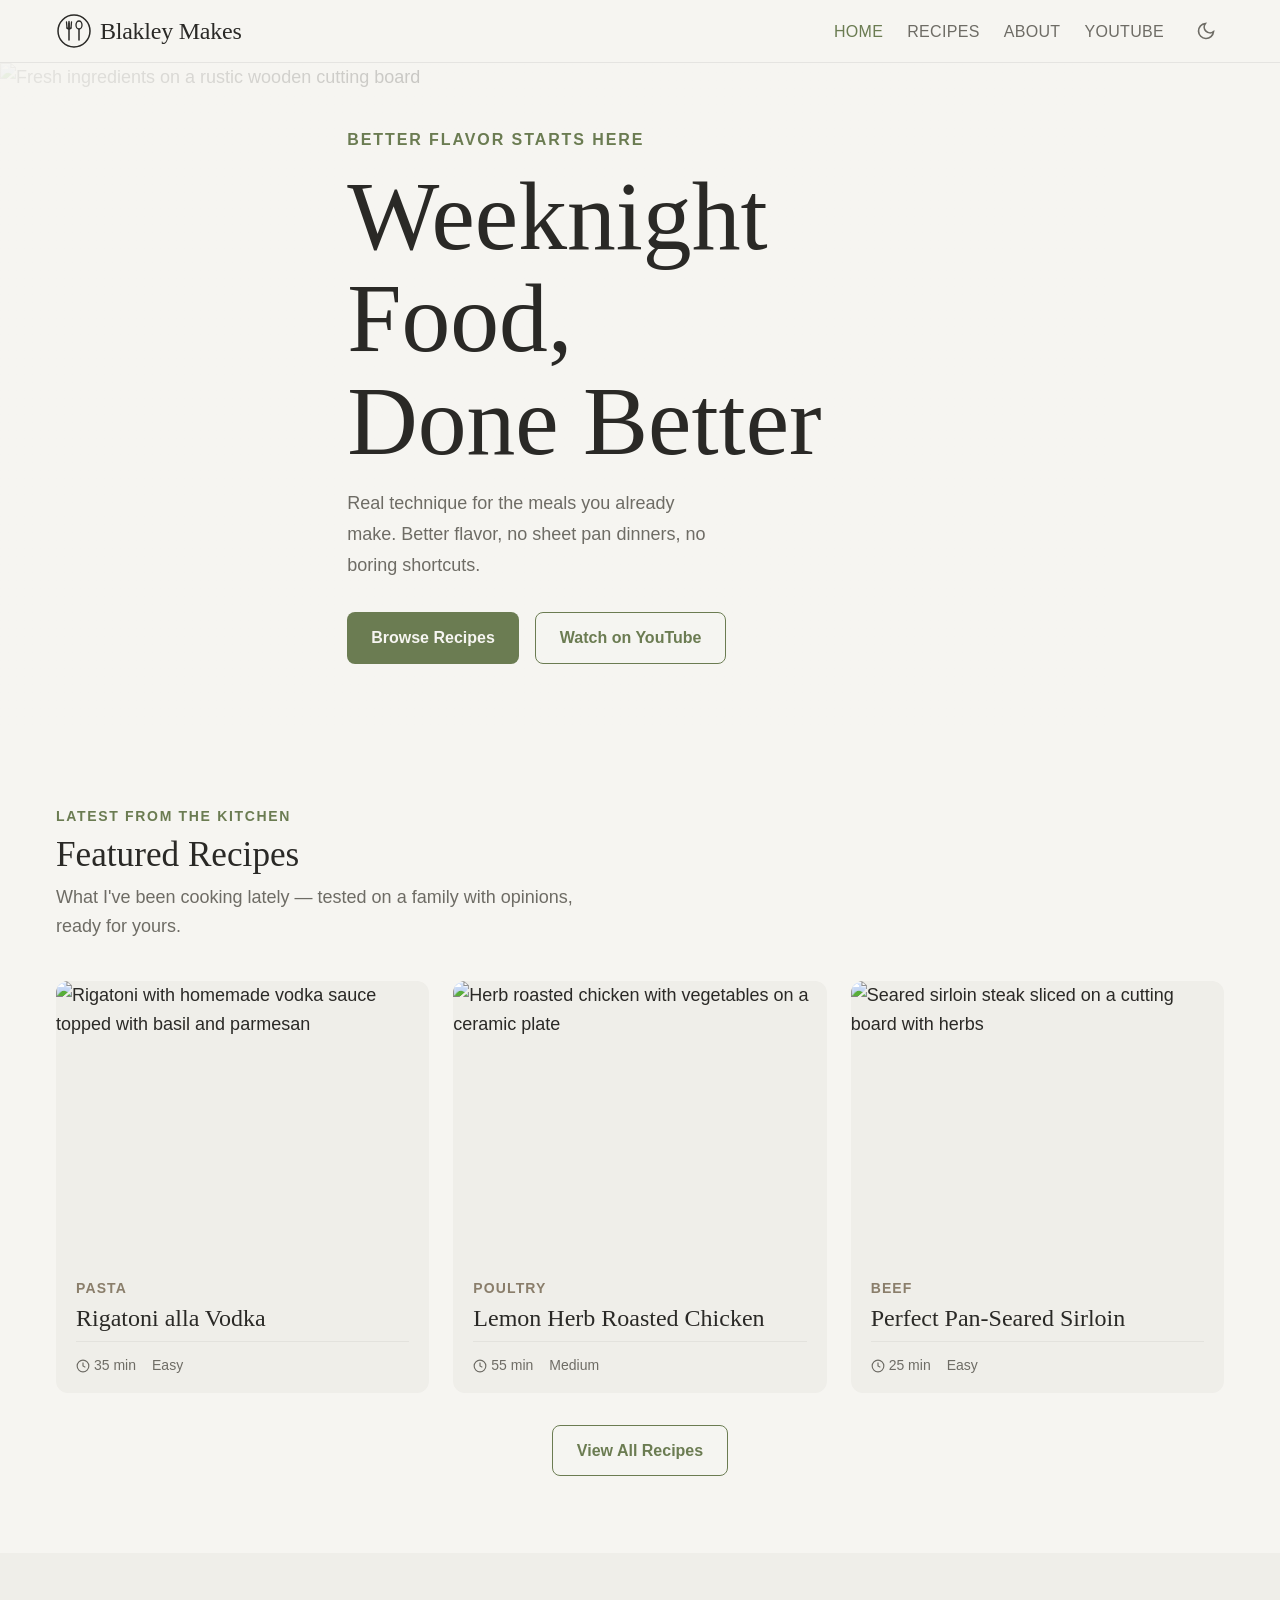
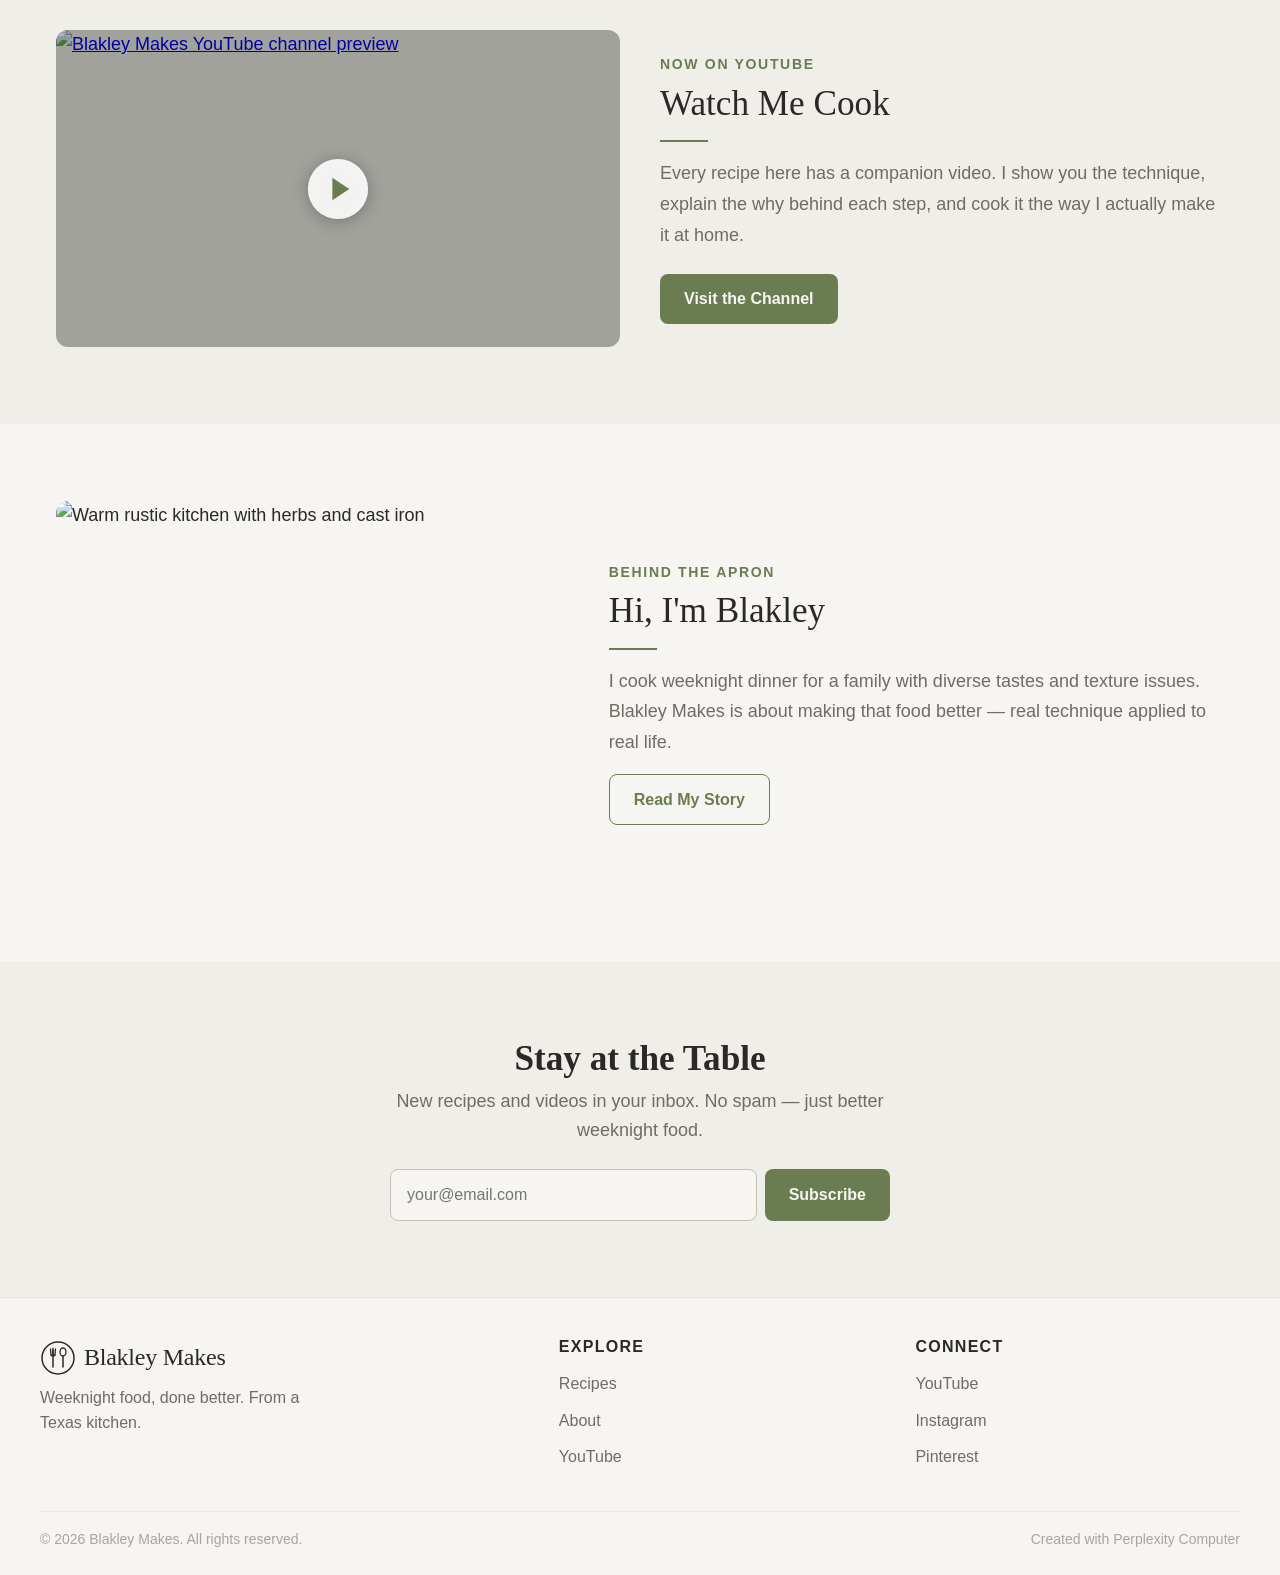
==== commit 498b2c6f: "New logo: fork and spoon in circle" ====
--- a/index.html
+++ b/index.html
@@ -43,10 +43,13 @@
     <a href="./index.html" class="logo" aria-label="Blakley Makes home">
       <svg viewBox="0 0 36 36" fill="none" xmlns="http://www.w3.org/2000/svg" aria-hidden="true">
         <circle cx="18" cy="18" r="16" stroke="currentColor" stroke-width="1.5"/>
-        <path d="M12 24c0-4 2-7.5 6-7.5s6 3.5 6 7.5" stroke="currentColor" stroke-width="1.5" stroke-linecap="round"/>
-        <ellipse cx="18" cy="14" rx="3" ry="4" stroke="currentColor" stroke-width="1.5"/>
-        <path d="M18 10V7" stroke="currentColor" stroke-width="1.5" stroke-linecap="round"/>
-        <path d="M15.5 8.5l5 0" stroke="currentColor" stroke-width="1.5" stroke-linecap="round"/>
+        <line x1="13" y1="10" x2="13" y2="27" stroke="currentColor" stroke-width="1.5" stroke-linecap="round"/>
+        <line x1="10.5" y1="9" x2="11" y2="15" stroke="currentColor" stroke-width="1.3" stroke-linecap="round"/>
+        <line x1="13" y1="8.5" x2="13" y2="15" stroke="currentColor" stroke-width="1.3" stroke-linecap="round"/>
+        <line x1="15.5" y1="9" x2="15" y2="15" stroke="currentColor" stroke-width="1.3" stroke-linecap="round"/>
+        <path d="M11 15 Q13 17 15 15" stroke="currentColor" stroke-width="1.3" fill="none" stroke-linecap="round"/>
+        <line x1="23" y1="16" x2="23" y2="27" stroke="currentColor" stroke-width="1.5" stroke-linecap="round"/>
+        <ellipse cx="23" cy="12" rx="3" ry="4" stroke="currentColor" stroke-width="1.3"/>
       </svg>
       <span class="logo-text">Blakley Makes</span>
     </a>
@@ -211,10 +214,13 @@
       <a href="./index.html" class="logo" aria-label="Blakley Makes home">
         <svg viewBox="0 0 36 36" width="32" height="32" fill="none" xmlns="http://www.w3.org/2000/svg" aria-hidden="true">
           <circle cx="18" cy="18" r="16" stroke="currentColor" stroke-width="1.5"/>
-          <path d="M12 24c0-4 2-7.5 6-7.5s6 3.5 6 7.5" stroke="currentColor" stroke-width="1.5" stroke-linecap="round"/>
-          <ellipse cx="18" cy="14" rx="3" ry="4" stroke="currentColor" stroke-width="1.5"/>
-          <path d="M18 10V7" stroke="currentColor" stroke-width="1.5" stroke-linecap="round"/>
-          <path d="M15.5 8.5l5 0" stroke="currentColor" stroke-width="1.5" stroke-linecap="round"/>
+          <line x1="13" y1="10" x2="13" y2="27" stroke="currentColor" stroke-width="1.5" stroke-linecap="round"/>
+          <line x1="10.5" y1="9" x2="11" y2="15" stroke="currentColor" stroke-width="1.3" stroke-linecap="round"/>
+          <line x1="13" y1="8.5" x2="13" y2="15" stroke="currentColor" stroke-width="1.3" stroke-linecap="round"/>
+          <line x1="15.5" y1="9" x2="15" y2="15" stroke="currentColor" stroke-width="1.3" stroke-linecap="round"/>
+          <path d="M11 15 Q13 17 15 15" stroke="currentColor" stroke-width="1.3" fill="none" stroke-linecap="round"/>
+          <line x1="23" y1="16" x2="23" y2="27" stroke="currentColor" stroke-width="1.5" stroke-linecap="round"/>
+          <ellipse cx="23" cy="12" rx="3" ry="4" stroke="currentColor" stroke-width="1.3"/>
         </svg>
         <span class="logo-text">Blakley Makes</span>
       </a>
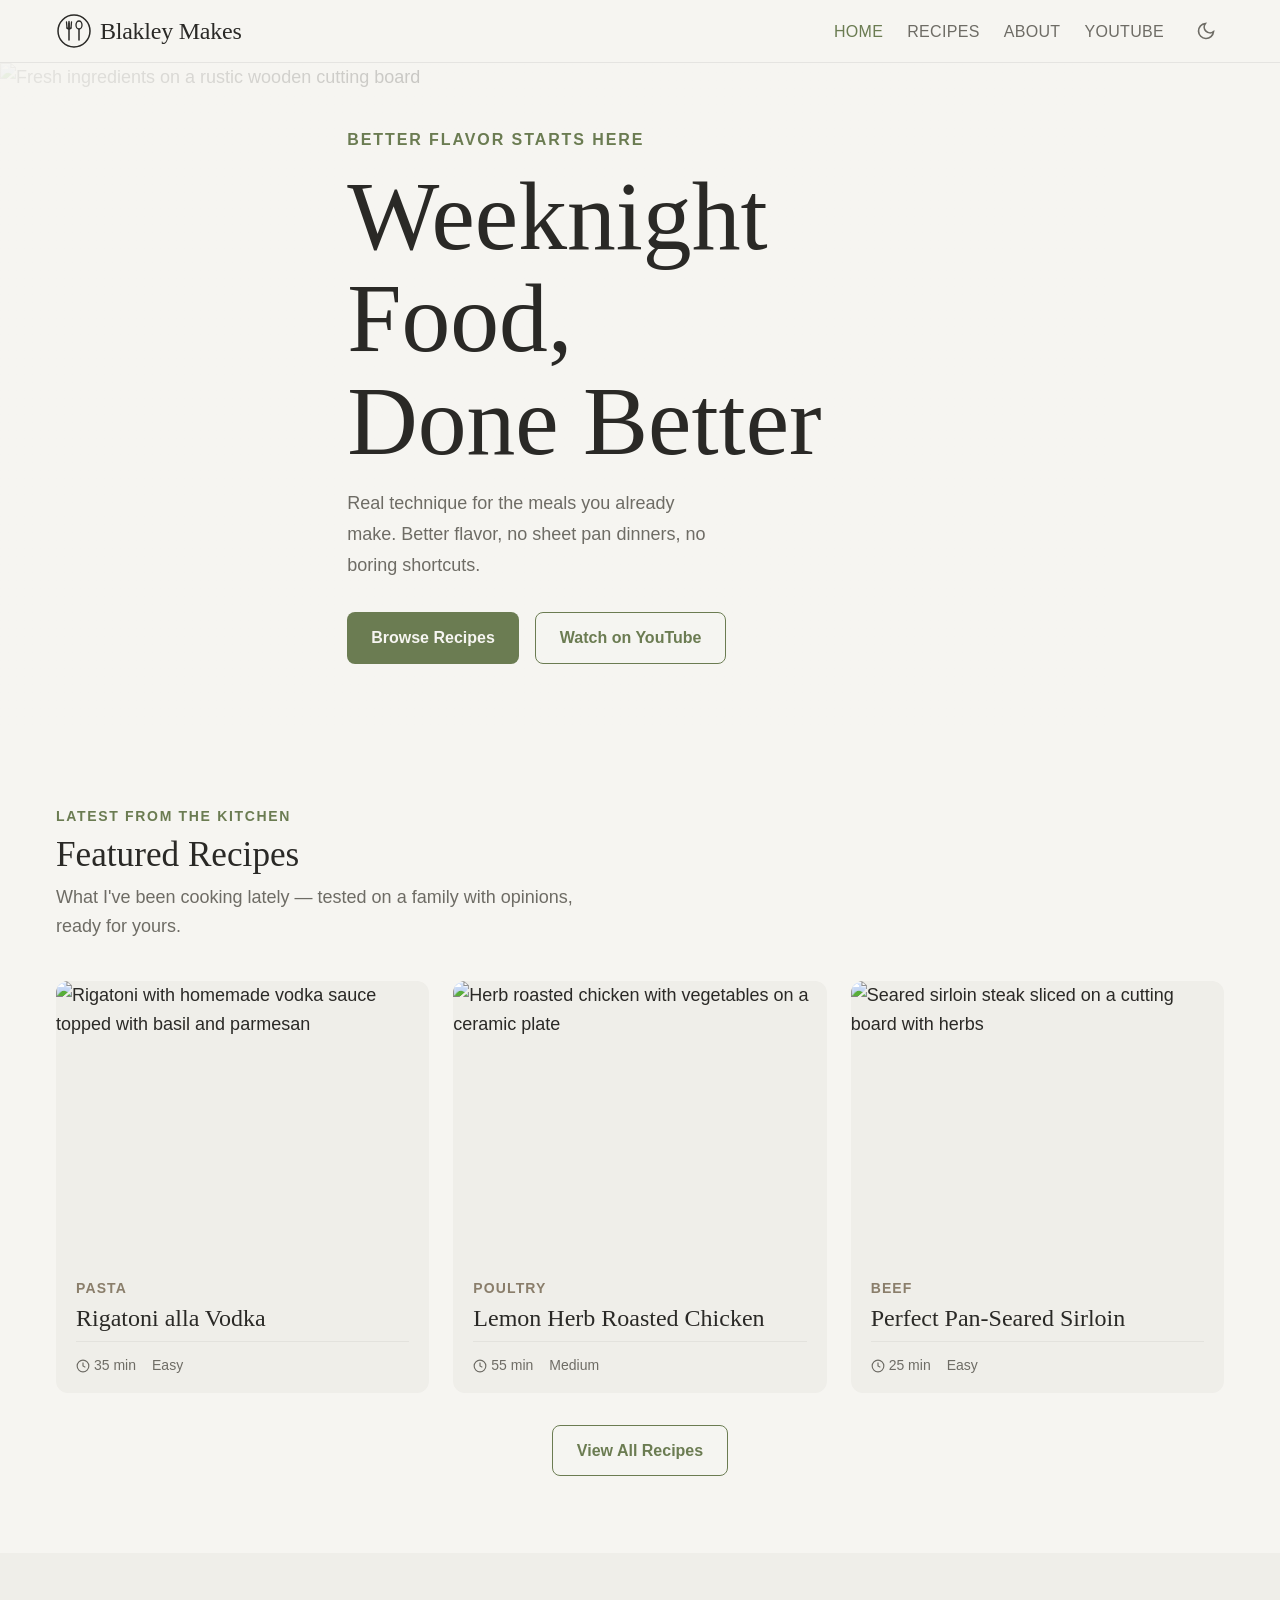
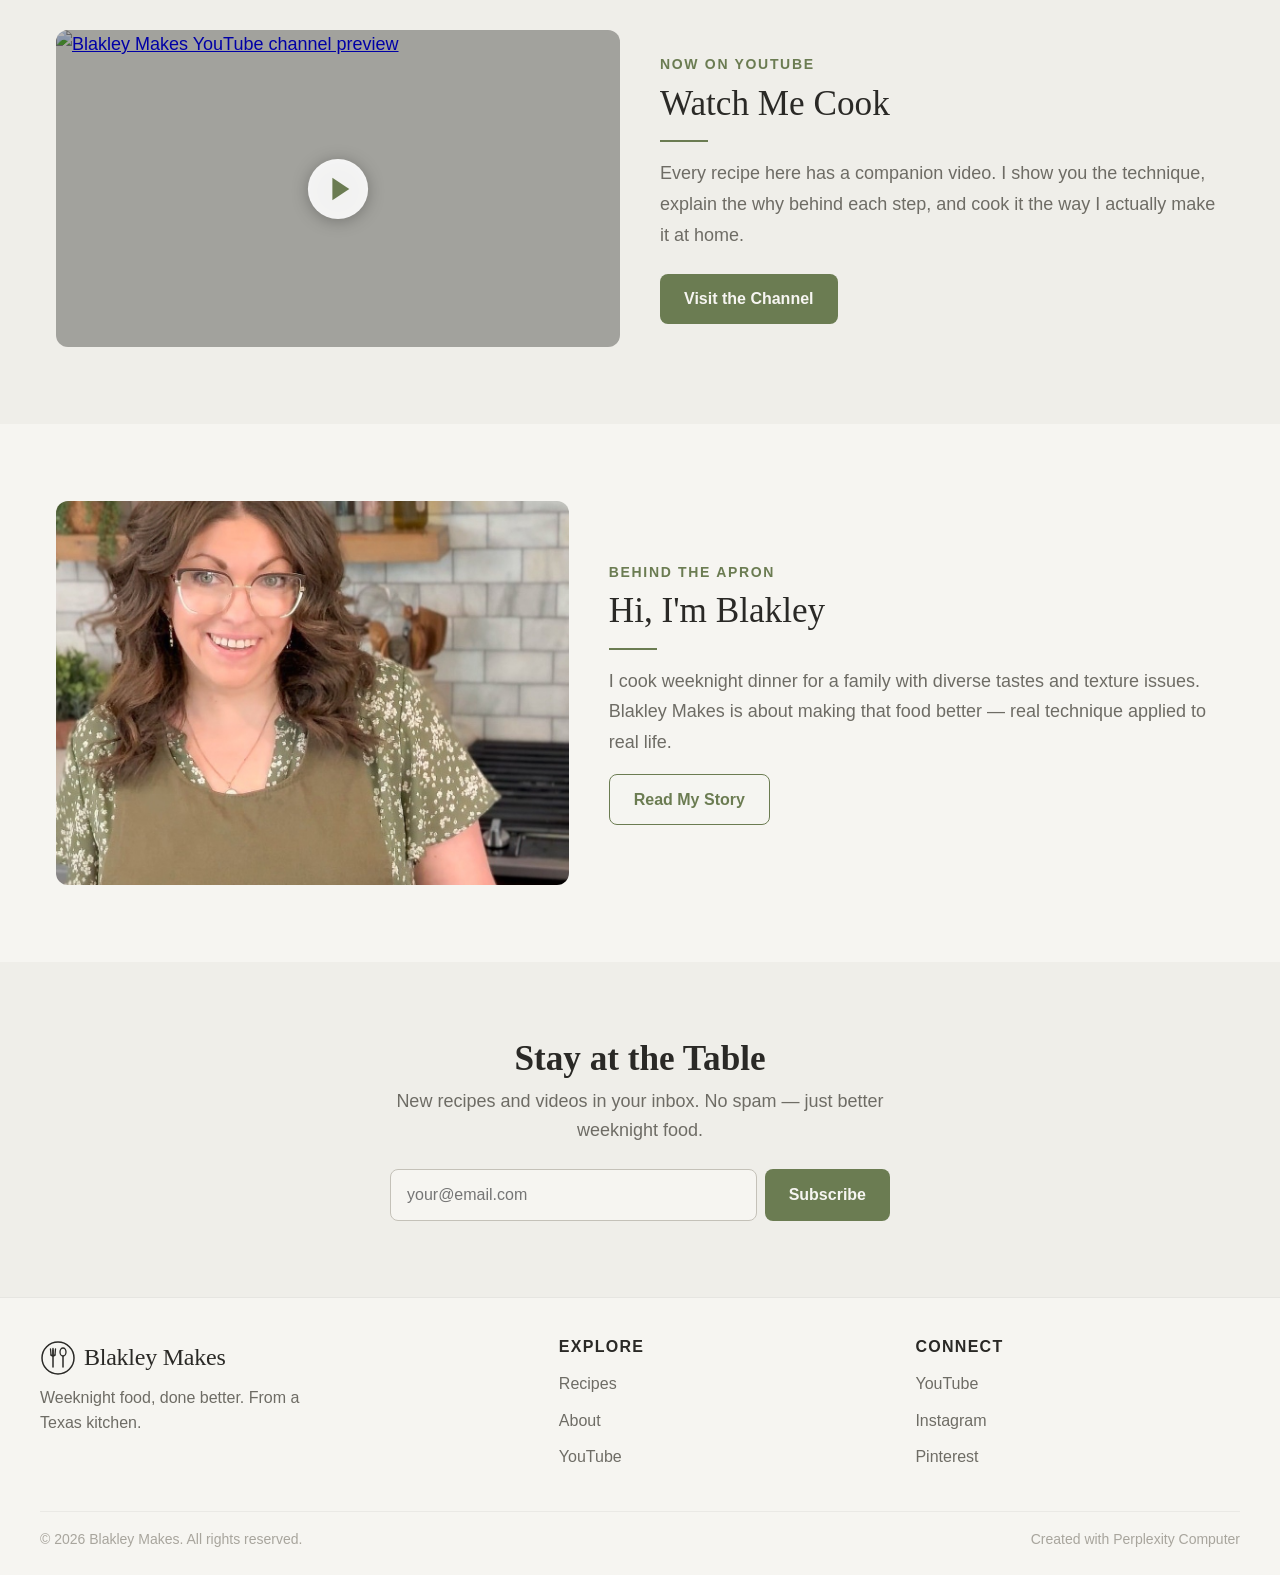
==== commit 575ffe63: "Add Blakley's photo to homepage and about page" ====
--- a/index.html
+++ b/index.html
@@ -178,7 +178,7 @@
     <div class="container">
       <div class="about-preview fade-in">
         <div class="about-preview-image">
-          <img src="./assets/kitchen-scene.png" alt="Warm rustic kitchen with herbs and cast iron" width="600" height="450" loading="lazy" decoding="async">
+          <img src="./assets/blakley-square.jpg" alt="Blakley in her kitchen" width="600" height="450" loading="lazy" decoding="async">
         </div>
         <div>
           <p class="section-label">Behind the apron</p>
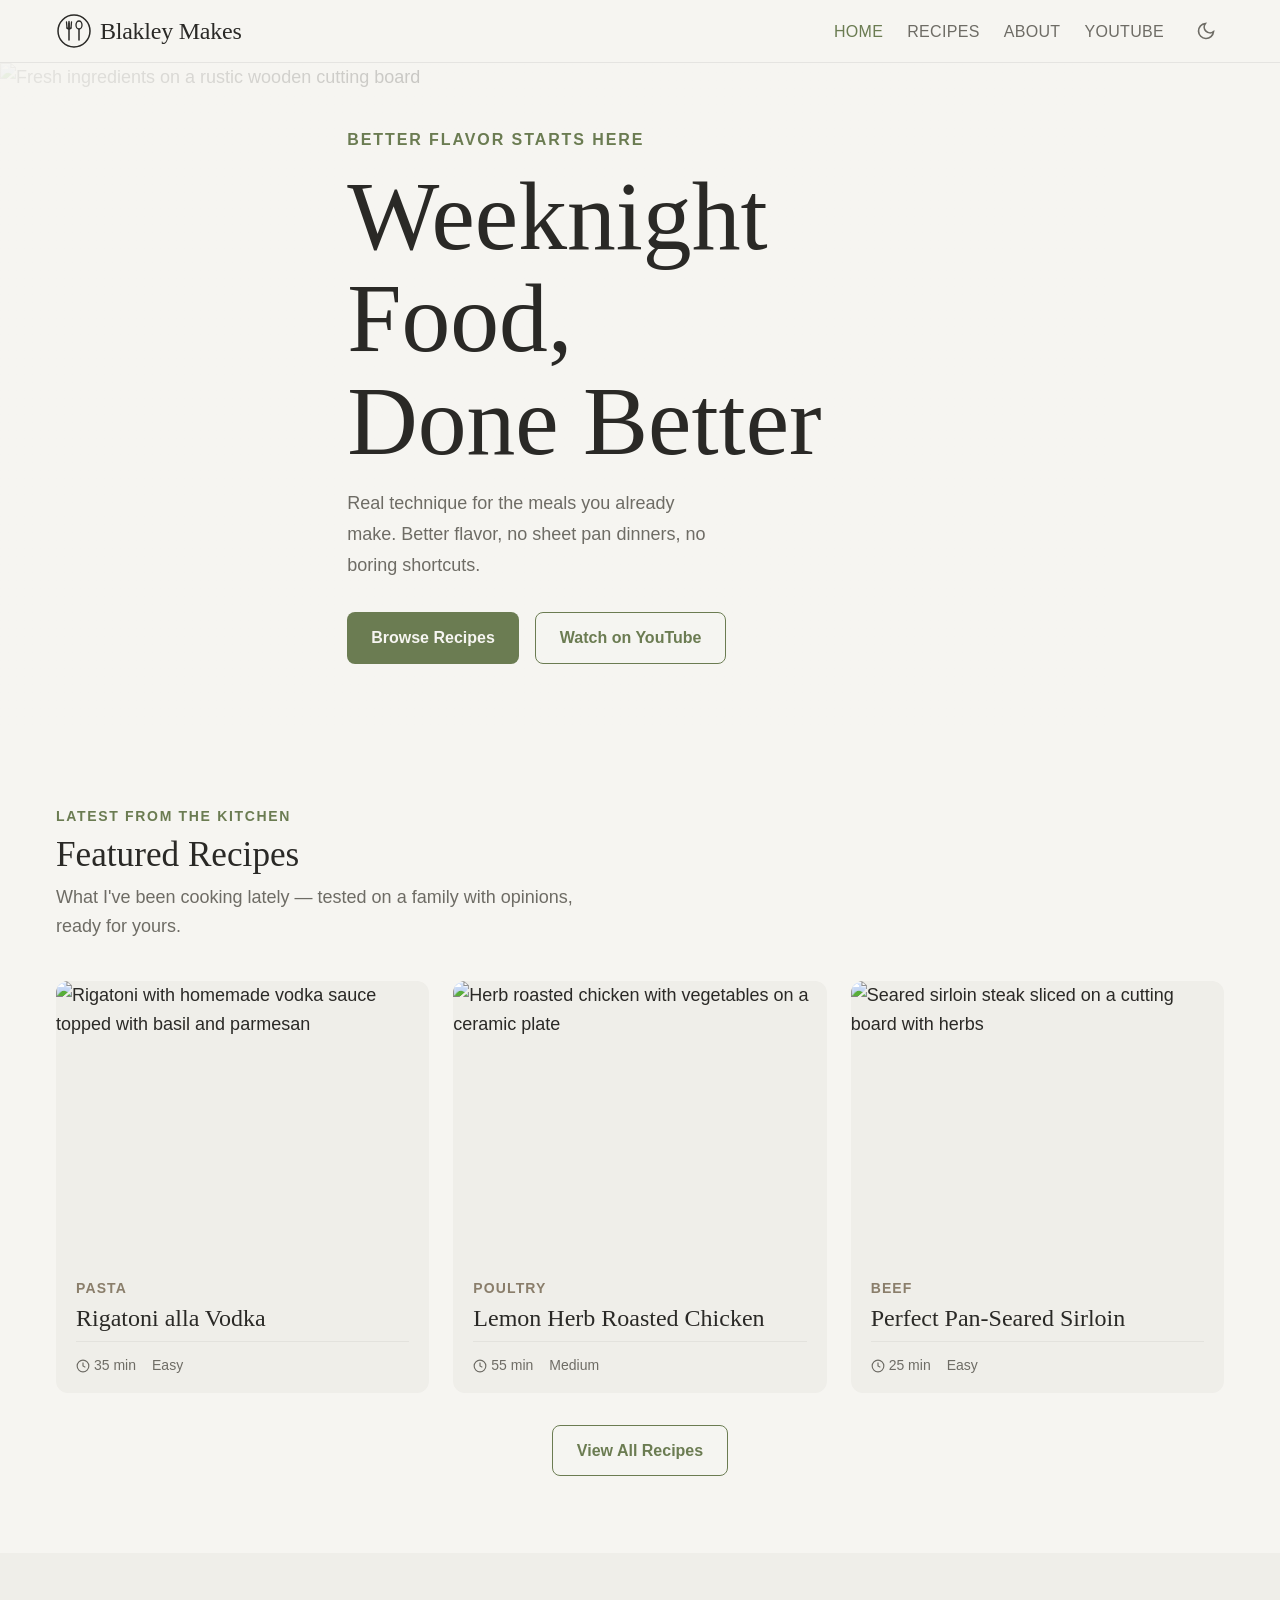
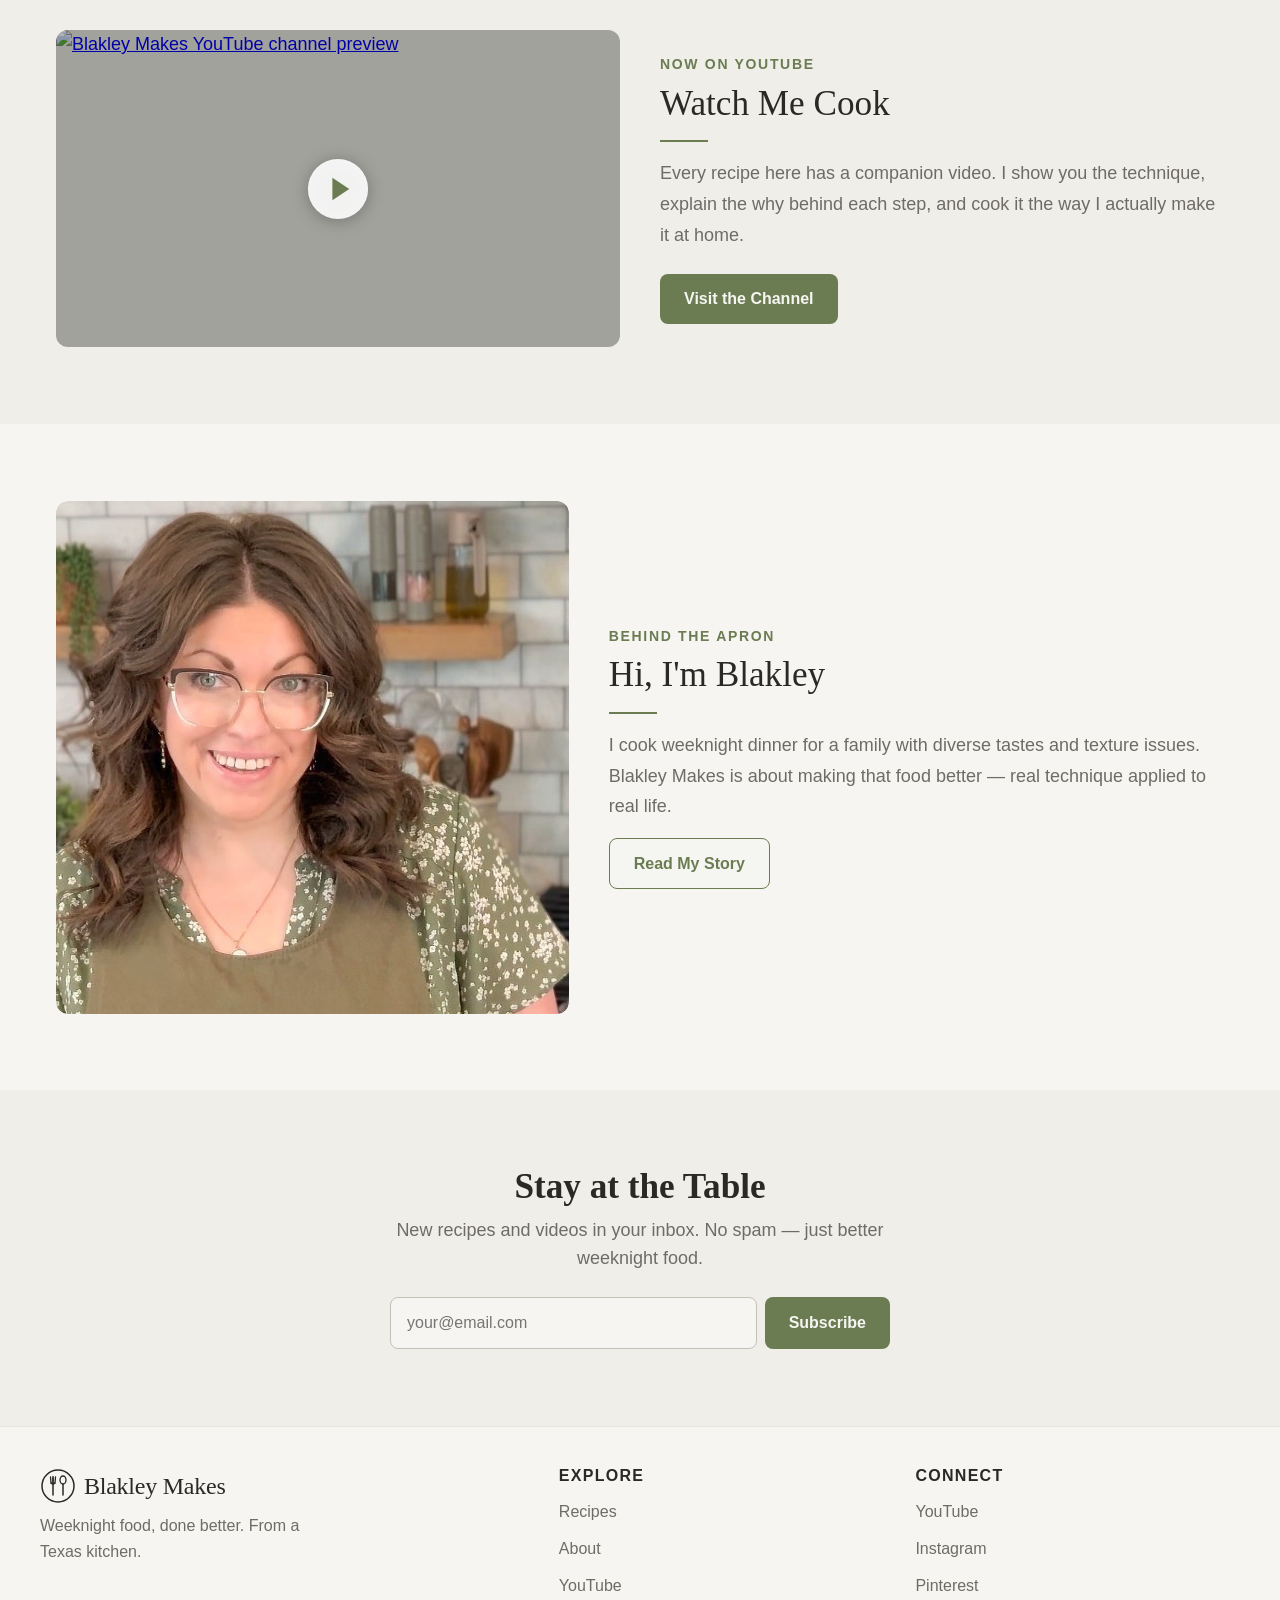
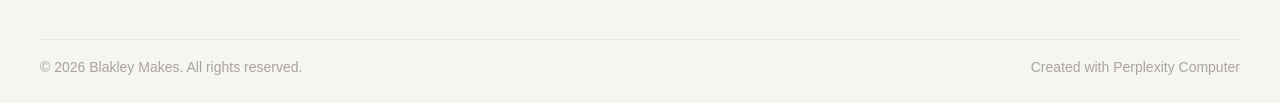
==== commit eec1df50: "Point all YouTube links to @BlakleyMakes channel" ====
--- a/index.html
+++ b/index.html
@@ -237,7 +237,7 @@
     <div class="footer-col">
       <h4>Connect</h4>
       <ul role="list">
-        <li><a href="https://youtube.com" target="_blank" rel="noopener noreferrer">YouTube</a></li>
+        <li><a href="https://www.youtube.com/@BlakleyMakes" target="_blank" rel="noopener noreferrer">YouTube</a></li>
         <li><a href="https://instagram.com" target="_blank" rel="noopener noreferrer">Instagram</a></li>
         <li><a href="https://pinterest.com" target="_blank" rel="noopener noreferrer">Pinterest</a></li>
       </ul>
--- a/style.css
+++ b/style.css
@@ -642,8 +642,8 @@
 
 .about-preview-image img {
   width: 100%;
-  object-fit: cover;
-  aspect-ratio: 4/3;
+  height: auto;
+  border-radius: var(--radius-lg);
 }
 
 @media (max-width: 768px) {
